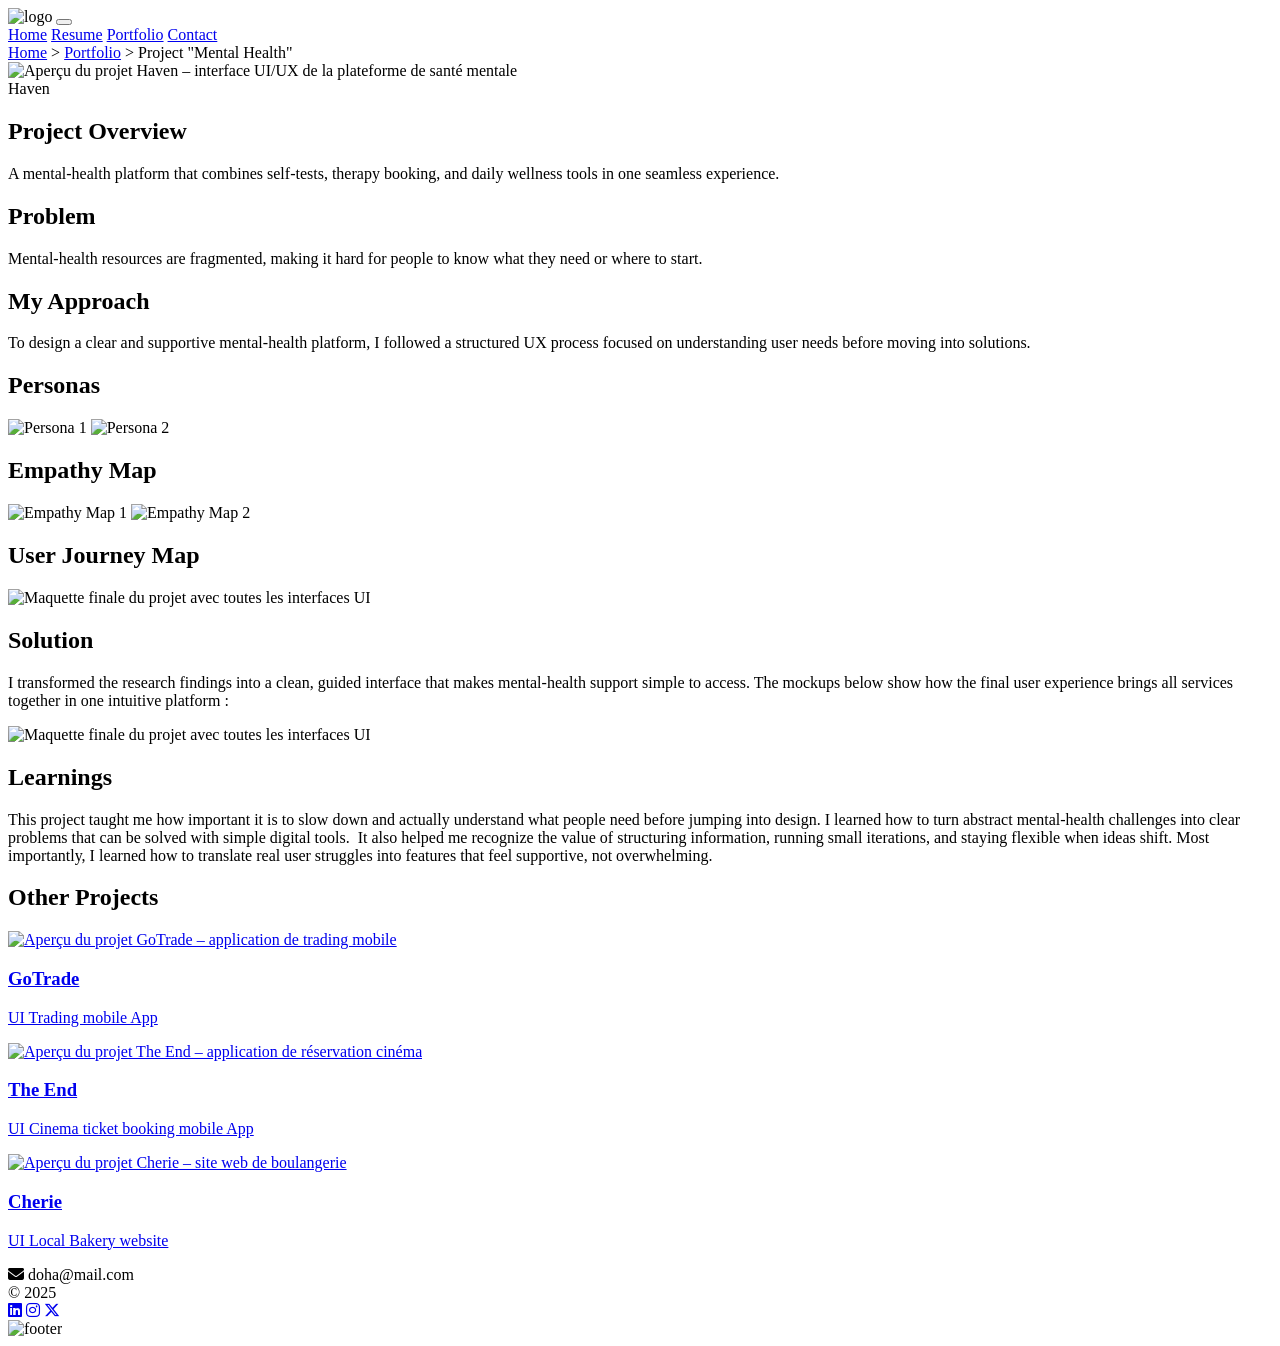
==== index.html @ a32aa1e4 "Add files via upload" ====
<!DOCTYPE html>
<html lang="en" translate="no">
<head>
  <meta charset="UTF-8">
  <meta name="google" content="notranslate">
  <meta name="viewport" content="width=device-width, initial-scale=1.0">
  <title>Haven – Plateforme Santé Mentale | Doha Jaafari</title>
  <meta name="description" content="Étude de cas UX/UI Haven par Doha Jaafari – plateforme de santé mentale combinant auto-tests, thérapie et outils de bien-être.">
  <meta name="author" content="Doha Jaafari">
  <meta name="robots" content="index, follow">
  <link rel="canonical" href="https://dohajaafari04-sys.github.io/dohajaafari04.github.io/Haven.html">
  <meta property="og:url" content="https://dohajaafari04-sys.github.io/dohajaafari04.github.io/Haven.html">
  <meta property="og:type" content="article">
  <meta property="og:title" content="Haven – Plateforme Santé Mentale | Doha Jaafari">
  <meta property="og:description" content="Étude de cas UX/UI Haven par Doha Jaafari – plateforme de santé mentale combinant auto-tests, thérapie et outils de bien-être.">
  <meta property="og:image" content="https://dohajaafari04-sys.github.io/dohajaafari04.github.io/assets/Haven.png">
  <meta name="twitter:card" content="summary_large_image">
  <meta name="twitter:site" content="@dohajaafari">
  <meta name="twitter:title" content="Haven – Plateforme Santé Mentale | Doha Jaafari">
  <meta name="twitter:description" content="Étude de cas UX/UI Haven par Doha Jaafari – plateforme de santé mentale combinant auto-tests, thérapie et outils de bien-être.">
  <meta name="twitter:image" content="https://dohajaafari04-sys.github.io/dohajaafari04.github.io/assets/Haven.png">
  <link rel="icon" type="image/x-icon" href="assets/favicon.ico">
  <link rel="icon" type="image/png" sizes="32x32" href="assets/favicon-32x32.png">
  <link rel="apple-touch-icon" href="assets/icon-192.png">
  <link rel="manifest" href="manifest.json">
  <meta name="theme-color" content="#000000">
  <link href="https://fonts.googleapis.com/css2?family=Imperial+Script&display=swap" rel="stylesheet">
  <link rel="stylesheet" href="https://cdnjs.cloudflare.com/ajax/libs/font-awesome/6.5.1/css/all.min.css">
  <link rel="stylesheet" href="Haven.css">
  <script defer data-domain="dohajaafari04-sys.github.io" src="https://plausible.io/js/script.js"></script>
</head>
    <nav class="navbar">
        <img src="assets/logo.png" alt="logo" />
        <button class="mobile-menu-toggle" aria-label="Toggle menu">
            <span></span>
            <span></span>
            <span></span>
        </button>
        <div class="nav-links">
            <a href="index.html" class="nav-link">Home</a>
            <a href="resume.html" class="nav-link">Resume</a>
            <a href="portfolio.html" class="nav-link">Portfolio</a>
            <a href="contact.html" class="nav-link active">Contact</a>
            
        </div>
    </nav>
    <section class="breadcrumb">
        <a href="index.html">Home</a> <span> > </span> <a href="index.html">Portfolio</a><span> > </span> <span>Project "Mental Health"</span>
    </section>
     <!-- IMAGE PRINCIPALE -->
    <header class="hero">
        <img src="assets/Haven.png" alt="Aperçu du projet Haven – interface UI/UX de la plateforme de santé mentale">
         <div class="hero-title">Haven</div>
    </header>

    <div class="content">

        <!-- PROJECT OVERVIEW -->
        <section>
            <h1>Project Overview</h1>
            <p>
                A mental-health platform that combines self-tests, therapy booking,
                and daily wellness tools in one seamless experience.
            </p>
        </section>

        <!-- PROBLEM -->
        <section>
            <h1>Problem</h1>
            <p>
                Mental-health resources are fragmented, making it hard for people 
                to know what they need or where to start.
            </p>
        </section>

        <!-- MY APPROACH -->
        <section>
            <h1>My Approach</h1>
            <p>
                To design a clear and supportive mental-health platform, I followed a 
                structured UX process focused on understanding user needs before 
                moving into solutions.
            </p>
        </section>

        <!-- PERSONAS -->
        <section>
            <h1>Personas</h1>
            <div class="two-images">
                <img src="assets/pers1.jpg" alt="Persona 1">
                <img src="assets/pers2.jpg" alt="Persona 2">
            </div>
        </section>

        <!-- EMPATHY MAP -->
        <section>
            <h1>Empathy Map</h1>
            <div class="two-images">
                <img src="assets/maps1.jpg" alt="Empathy Map 1">
                <img src="assets/maps2.jpg" alt="Empathy Map 2">
            </div>
        </section>

        <!-- USER JOURNEY -->
        <section>
            <h1>User Journey Map</h1>
            <img class="big-image" src="assets/journey.jpeg" alt="Maquette finale du projet avec toutes les interfaces UI">
        </section>

        <!-- Solution-->
        <section>
            <h1>Solution</h1>
            <p>I transformed the research findings into a clean, guided interface 
            that makes mental-health support simple to access. The mockups 
            below show how the final user experience brings all services 
            together in one intuitive platform :</p>
            <img class="big-image" src="assets/Haven.png" alt="Maquette finale du projet avec toutes les interfaces UI">
        </section>

         <!-- Learnings-->
        <section>
            <h1>Learnings</h1>
            <p>This project taught me how important it is to slow down and actually 
            understand what people need before jumping into design. I learned 
            how to turn abstract mental-health challenges into clear problems 
            that can be solved with simple digital tools. 
            It also helped me recognize the value of structuring information, 
            running small iterations, and staying flexible when ideas shift. Most 
            importantly, I learned how to translate real user struggles into 
            features that feel supportive, not overwhelming.</p>
            
        </section>



    <!-- OTHER PROJECTS -->
<section class="other-projects">
    <h2>Other Projects</h2>

    <div class="other-container">

        <!-- PROJECT 2 -->
        <a href="Trade.html" class="other-card">
            <img src="assets/Trade.png" alt="Aperçu du projet GoTrade – application de trading mobile">
            <div class="other-info">
                <h3>GoTrade</h3>
                <p>UI Trading mobile App</p>
            </div>
        </a>

        <!-- PROJECT 3 -->
        <a href="TheEnd.html" class="other-card">
            <img src="assets/TheEnd.png" alt="Aperçu du projet The End – application de réservation cinéma">
            <div class="other-info">
                <h3>The End</h3>
                <p>UI Cinema ticket booking mobile App</p>
            </div>
        </a>

        <!-- PROJECT 4 -->
        <a href="Cherie.html" class="other-card">
            <img src="assets/Cherie.png" alt="Aperçu du projet Cherie – site web de boulangerie">
            <div class="other-info">
                <h3>Cherie</h3>
                <p>UI Local Bakery website</p>
            </div>
        </a>

    </div>
</section>

<footer class="footer">
    <div class="footer-top">
        <div class="footer-left">
            <i class="fa-solid fa-envelope"></i> doha@mail.com
        </div>
        <div class="footer-center">
            &copy; 2025
        </div>
        <div class="footer-right">
            <a rel="nofollow noopener noreferrer" href="https://www.linkedin.com/in/dohajaafari" target="_blank" aria-label="LinkedIn"><i class="fab fa-linkedin"></i></a>
            <a rel="nofollow noopener noreferrer" href="https://www.instagram.com/dohajaafari" target="_blank" aria-label="Instagram"><i class="fab fa-instagram"></i></a>
            <a rel="nofollow noopener noreferrer" href="https://twitter.com/dohajaafari" target="_blank" aria-label="X Twitter"><i class="fab fa-x-twitter"></i></a>
        </div>
    </div>

    <div class="footer-name">
        <img src="assets/Footer.png" alt="footer" />
    </div>
</footer>

<script>
// Mobile menu toggle
const mobileMenuToggle = document.querySelector('.mobile-menu-toggle');
const navLinks = document.querySelector('.nav-links');
const navbar = document.querySelector('.navbar');

if (mobileMenuToggle && navLinks && navbar) {
    mobileMenuToggle.addEventListener('click', () => {
        mobileMenuToggle.classList.toggle('active');
        navLinks.classList.toggle('active');
    });

    navLinks.querySelectorAll('a').forEach(link => {
        link.addEventListener('click', () => {
            mobileMenuToggle.classList.remove('active');
            navLinks.classList.remove('active');
        });
    });

    document.addEventListener('click', (e) => {
        if (!navbar.contains(e.target) && navLinks.classList.contains('active')) {
            mobileMenuToggle.classList.remove('active');
            navLinks.classList.remove('active');
        }
    });
}
</script>

<script>if('serviceWorker'in navigator){window.addEventListener('load',()=>navigator.serviceWorker.register('sw.js'));}</script>
</body>
</html>
---- Haven.css ----
// Contact Form JavaScript - Pure Vanilla JS

document.addEventListener('DOMContentLoaded', function() {
    const form = document.getElementById('contactForm');
    const submitBtn = form.querySelector('.submit-btn');
    
    // Form validation
    function validateEmail(email) {
        const re = /^[^\s@]+@[^\s@]+\.[^\s@]+$/;
        return re.test(email);
    }

    function validatePhone(phone) {
        // Basic phone validation - allows numbers, spaces, dashes, parentheses
        const re = /^[\d\s\-\(\)\+]+$/;
        return re.test(phone) && phone.replace(/\D/g, '').length >= 10;
    }

    function showError(input, message) {
        const formGroup = input.closest('.form-group');
        formGroup.classList.add('error');
        
        let errorMsg = formGroup.querySelector('.error-message');
        if (!errorMsg) {
            errorMsg = document.createElement('div');
            errorMsg.className = 'error-message';
            formGroup.appendChild(errorMsg);
        }
        errorMsg.textContent = message;
    }

    function clearError(input) {
        const formGroup = input.closest('.form-group');
        formGroup.classList.remove('error');
        const errorMsg = formGroup.querySelector('.error-message');
        if (errorMsg) {
            errorMsg.textContent = '';
        }
    }

    function showSuccessMessage() {
        let successMsg = document.querySelector('.success-message');
        if (!successMsg) {
            successMsg = document.createElement('div');
            successMsg.className = 'success-message';
            form.parentNode.insertBefore(successMsg, form);
        }
        successMsg.textContent = 'Thank you! Your message has been sent successfully.';
        successMsg.classList.add('show');
        
        setTimeout(() => {
            successMsg.classList.remove('show');
        }, 5000);
    }

    // Real-time validation on input
    const inputs = form.querySelectorAll('input, textarea');
    inputs.forEach(input => {
        input.addEventListener('input', function() {
            if (this.value.trim() !== '') {
                clearError(this);
            }
        });

        input.addEventListener('blur', function() {
            if (this.value.trim() !== '') {
                validateField(this);
            }
        });
    });

    function validateField(input) {
        const value = input.value.trim();
        
        if (input.type === 'email') {
            if (!validateEmail(value)) {
                showError(input, 'Please enter a valid email address');
                return false;
            }
        } else if (input.type === 'tel') {
            if (value && !validatePhone(value)) {
                showError(input, 'Please enter a valid phone number');
                return false;
            }
        } else if (input.required && value === '') {
            showError(input, 'This field is required');
            return false;
        }
        
        clearError(input);
        return true;
    }

    // Form submission
    form.addEventListener('submit', function(e) {
        e.preventDefault();
        
        // Clear all previous errors
        inputs.forEach(input => clearError(input));
        
        let isValid = true;
        
        // Validate all required fields
        const fullName = document.getElementById('fullName');
        const email = document.getElementById('email');
        const phone = document.getElementById('phone');
        const message = document.getElementById('message');
        
        if (fullName.value.trim() === '') {
            showError(fullName, 'Please enter your full name');
            isValid = false;
        }
        
        if (email.value.trim() === '') {
            showError(email, 'Please enter your email');
            isValid = false;
        } else if (!validateEmail(email.value.trim())) {
            showError(email, 'Please enter a valid email address');
            isValid = false;
        }
        
        if (phone.value.trim() && !validatePhone(phone.value.trim())) {
            showError(phone, 'Please enter a valid phone number');
            isValid = false;
        }
        
        if (!isValid) {
            // Scroll to first error
            const firstError = form.querySelector('.form-group.error');
            if (firstError) {
                firstError.scrollIntoView({ behavior: 'smooth', block: 'center' });
            }
            return;
        }
        
        // Show loading state
        submitBtn.classList.add('loading');
        submitBtn.textContent = 'Sending';
        
        // Simulate form submission (replace with actual API call)
        setTimeout(() => {
            // Get form data
            const formData = {
                fullName: fullName.value.trim(),
                email: email.value.trim(),
                phone: phone.value.trim(),
                countryCode: document.getElementById('countryCode').value,
                message: message.value.trim()
            };
            
            console.log('Form submitted with data:', formData);
            
            // Show success message
            showSuccessMessage();
            
            // Reset form
            form.reset();
            
            // Remove loading state
            submitBtn.classList.remove('loading');
            submitBtn.textContent = 'Send message';
            
            // Scroll to top to show success message
            window.scrollTo({ top: 0, behavior: 'smooth' });
        }, 1500);
    });

    // Smooth scroll for navigation links
    const navLinks = document.querySelectorAll('.nav-link');
    navLinks.forEach(link => {
        link.addEventListener('click', function(e) {
            // Update active state
            navLinks.forEach(l => l.classList.remove('active'));
            this.classList.add('active');
        });
    });

    // Add animation on scroll for form elements
    const observerOptions = {
        threshold: 0.1,
        rootMargin: '0px 0px -50px 0px'
    };

    const observer = new IntersectionObserver(function(entries) {
        entries.forEach(entry => {
            if (entry.isIntersecting) {
                entry.target.style.opacity = '1';
                entry.target.style.transform = 'translateY(0)';
            }
        });
    }, observerOptions);

    // Observe form groups
    const formGroups = document.querySelectorAll('.form-group');
    formGroups.forEach((group, index) => {
        group.style.opacity = '0';
        group.style.transform = 'translateY(20px)';
        group.style.transition = `opacity 0.5s ease ${index * 0.1}s, transform 0.5s ease ${index * 0.1}s`;
        observer.observe(group);
    });

    // Phone input formatting
    const phoneInput = document.getElementById('phone');
    phoneInput.addEventListener('input', function(e) {
        let value = e.target.value.replace(/\D/g, '');
        
        // Format as (XXX) XXX-XXXX for US numbers
        if (value.length > 0) {
            if (value.length <= 3) {
                value = value;
            } else if (value.length <= 6) {
                value = `(${value.slice(0, 3)}) ${value.slice(3)}`;
            } else if (value.length <= 10) {
                value = `(${value.slice(0, 3)}) ${value.slice(3, 6)}-${value.slice(6)}`;
            } else {
                value = `(${value.slice(0, 3)}) ${value.slice(3, 6)}-${value.slice(6, 10)}`;
            }
        }
        
        e.target.value = value;
    });

    // Add hover effects to social links
    const socialLinks = document.querySelectorAll('.social-link');
    socialLinks.forEach(link => {
        link.addEventListener('mouseenter', function() {
            this.style.transform = 'translateY(-2px)';
            this.style.transition = 'all 0.3s ease';
        });
        
        link.addEventListener('mouseleave', function() {
            this.style.transform = 'translateY(0)';
        });
    });

    // Page load animation
    window.addEventListener('load', function() {
        document.body.style.opacity = '0';
        setTimeout(() => {
            document.body.style.transition = 'opacity 0.5s ease';
            document.body.style.opacity = '1';
        }, 100);
    });

    console.log('Contact page loaded successfully!');
    console.log('Form validation and submission handlers initialized');
});
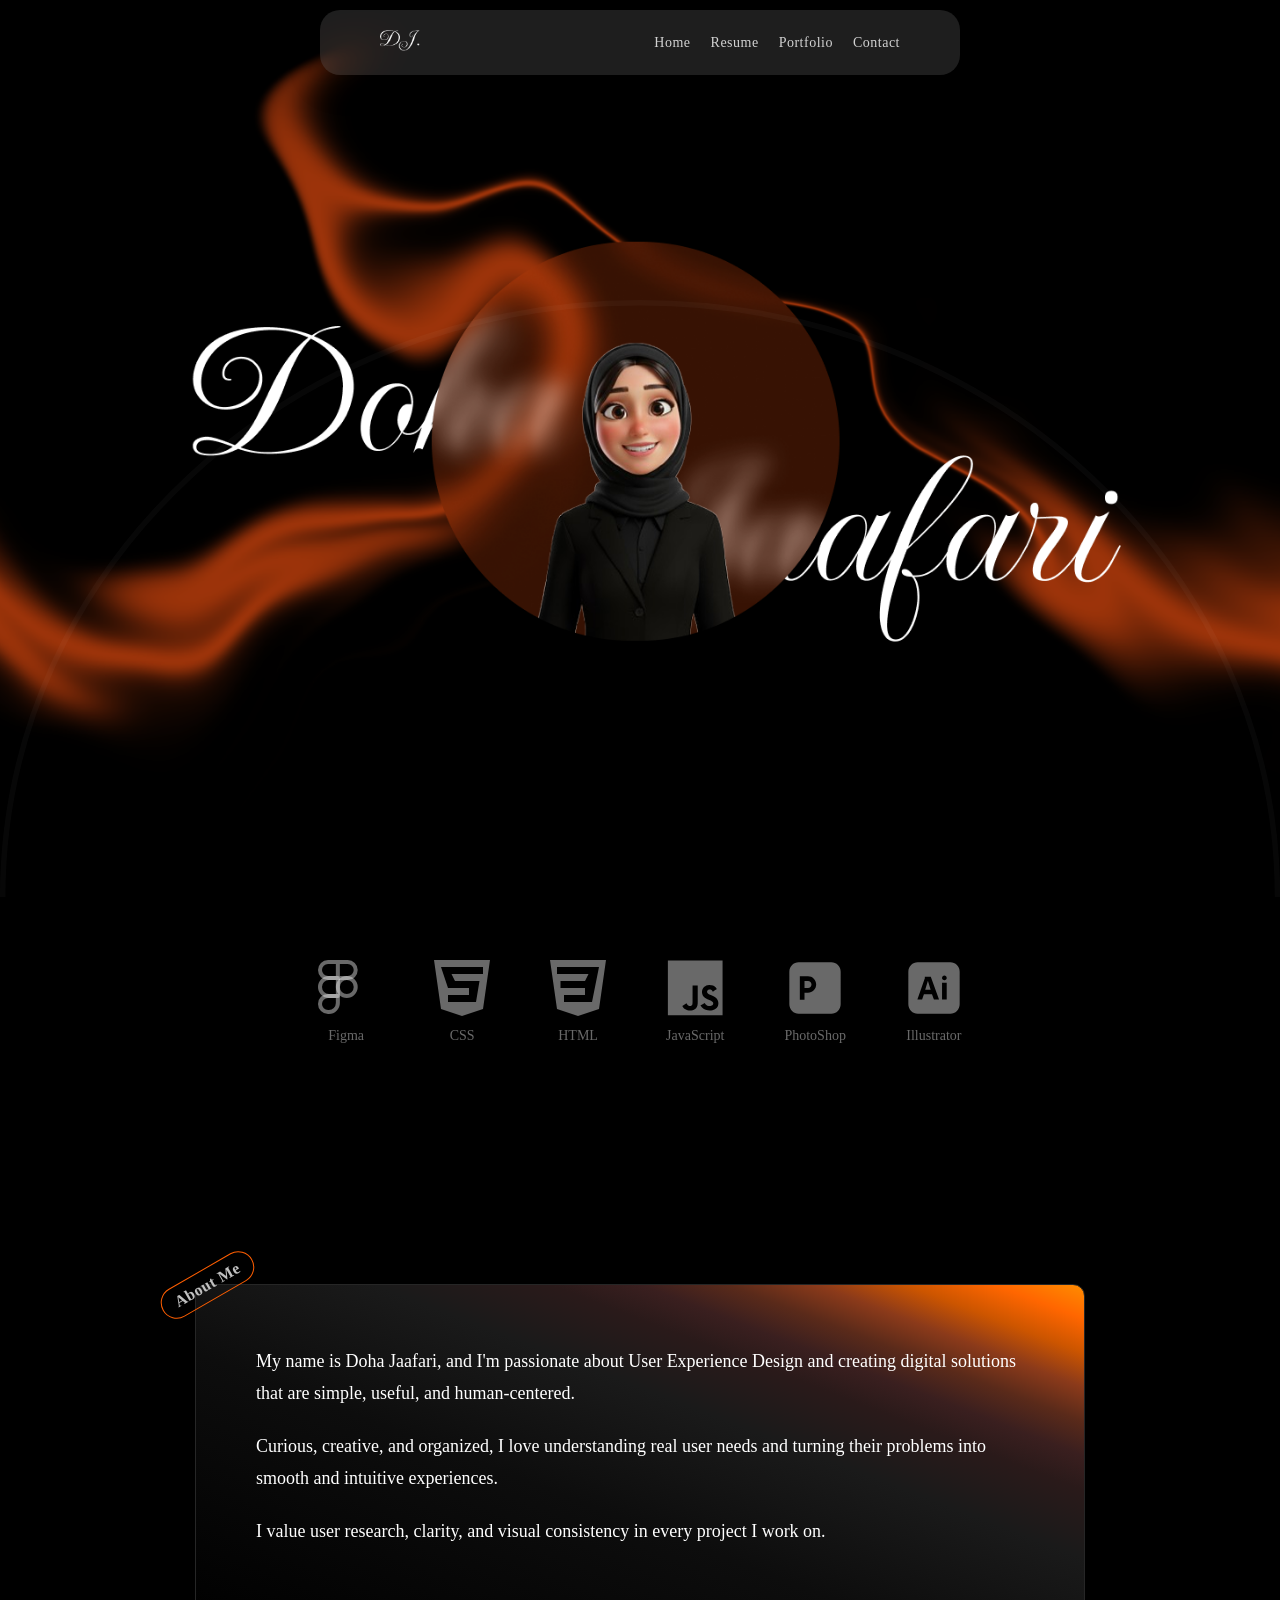
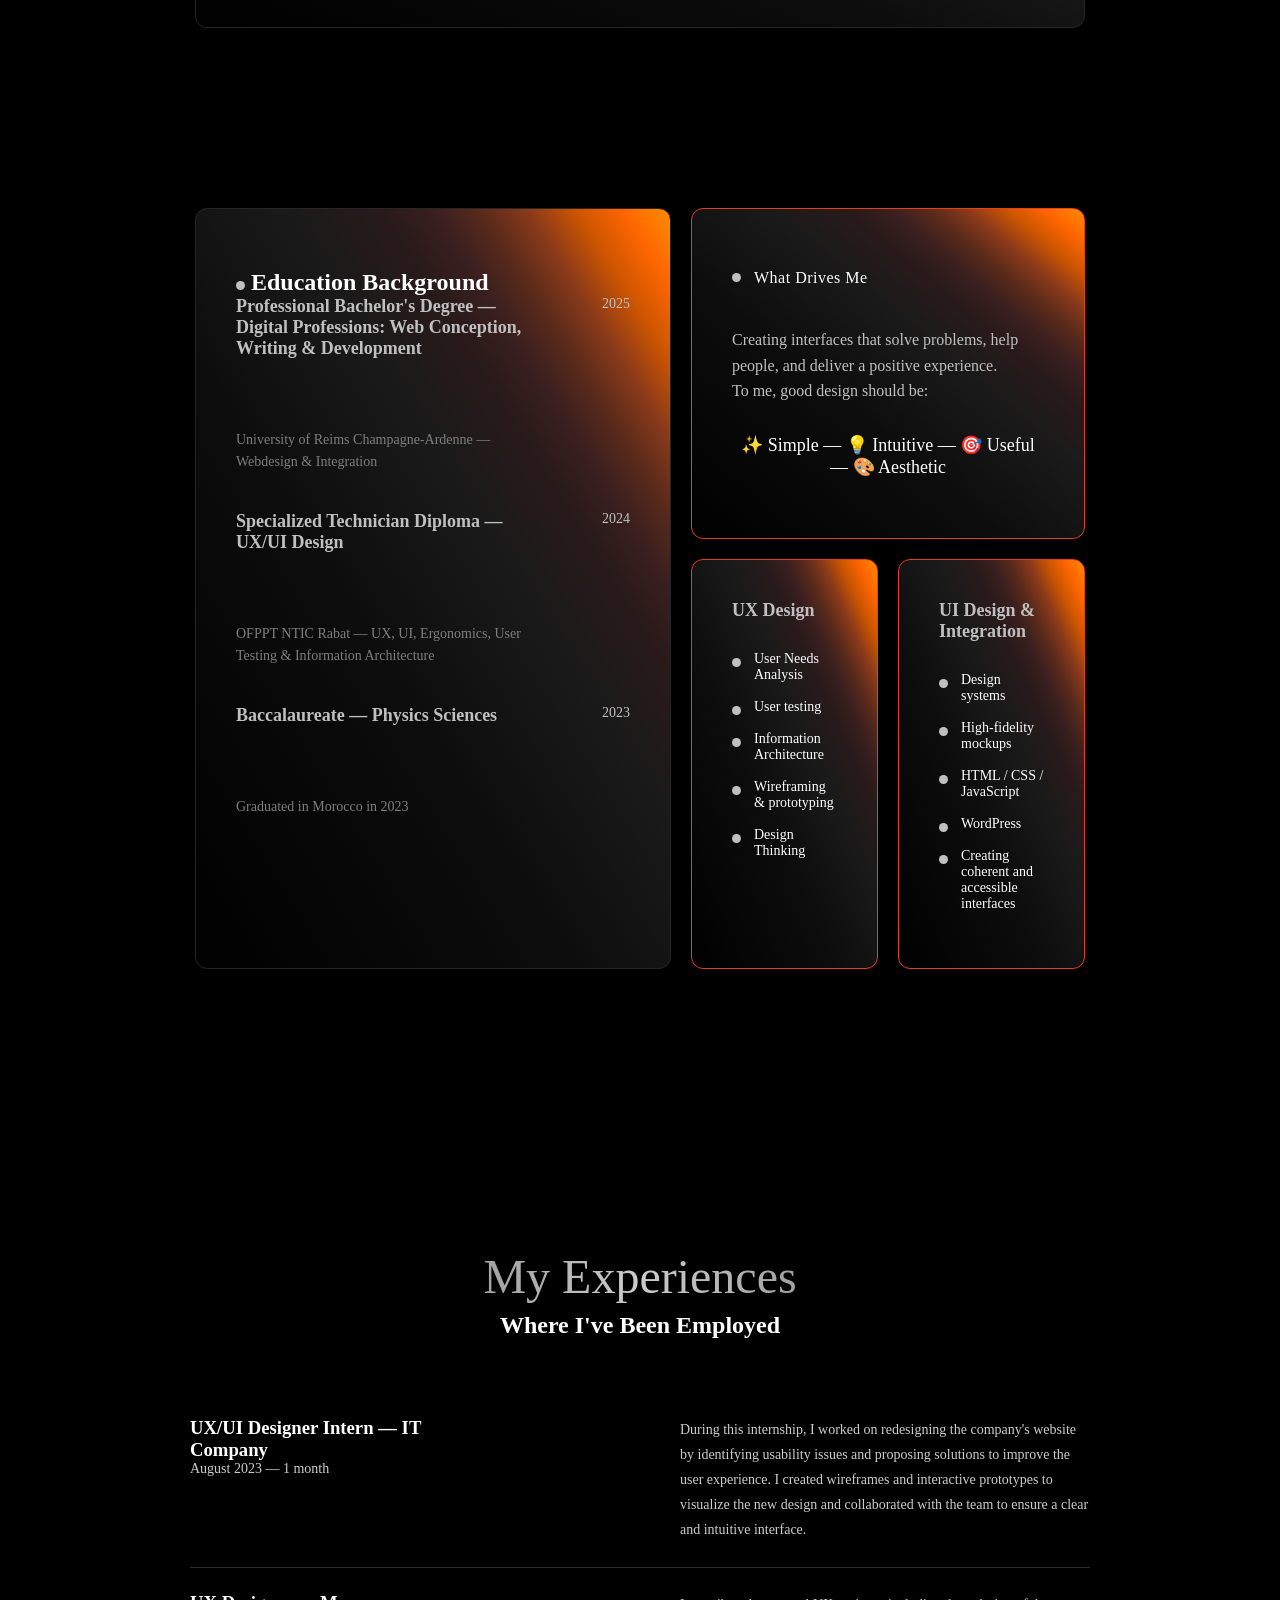
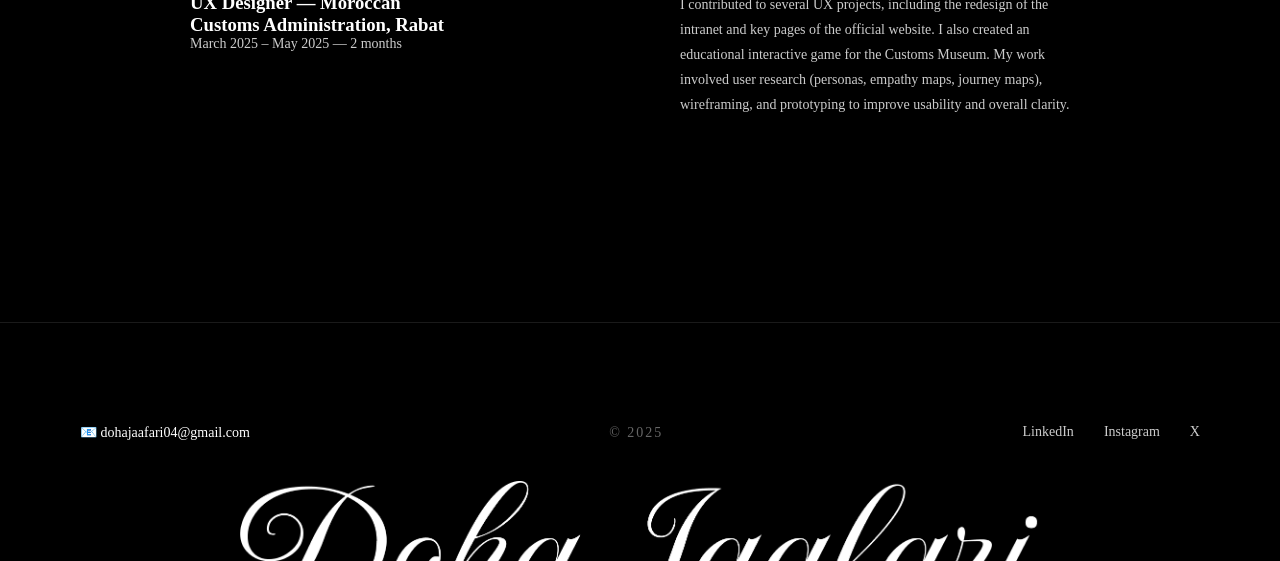
==== commit 679b4270: "Add files via upload" ====
--- a/index.html
+++ b/index.html
@@ -1,223 +1,284 @@
 <!DOCTYPE html>
 <html lang="en" translate="no">
+
 <head>
   <meta charset="UTF-8">
   <meta name="google" content="notranslate">
   <meta name="viewport" content="width=device-width, initial-scale=1.0">
-  <title>Haven – Plateforme Santé Mentale | Doha Jaafari</title>
-  <meta name="description" content="Étude de cas UX/UI Haven par Doha Jaafari – plateforme de santé mentale combinant auto-tests, thérapie et outils de bien-être.">
+
+  <!-- SEO : titre, description, auteur, mots-clés -->
+  <title>Doha Jaafari – UI/UX Designer Portfolio</title>
+  <meta name="description" content="Portfolio de Doha Jaafari, UI/UX Designer spécialisée en recherche utilisateur, wireframing et prototypage. Découvrez mes projets et mon parcours.">
   <meta name="author" content="Doha Jaafari">
+  <meta name="keywords" content="UI/UX Designer, Portfolio, Figma, Recherche utilisateur, Wireframing, Prototypage, Design, Doha Jaafari">
   <meta name="robots" content="index, follow">
-  <link rel="canonical" href="https://dohajaafari04-sys.github.io/dohajaafari04.github.io/Haven.html">
-  <meta property="og:url" content="https://dohajaafari04-sys.github.io/dohajaafari04.github.io/Haven.html">
-  <meta property="og:type" content="article">
-  <meta property="og:title" content="Haven – Plateforme Santé Mentale | Doha Jaafari">
-  <meta property="og:description" content="Étude de cas UX/UI Haven par Doha Jaafari – plateforme de santé mentale combinant auto-tests, thérapie et outils de bien-être.">
-  <meta property="og:image" content="https://dohajaafari04-sys.github.io/dohajaafari04.github.io/assets/Haven.png">
+  <link rel="canonical" href="https://dohajaafari04-sys.github.io/dohajaafari04.github.io/">
+
+  <!-- Open Graph (Facebook / LinkedIn) -->
+  <meta property="og:url" content="https://dohajaafari04-sys.github.io/dohajaafari04.github.io/">
+  <meta property="og:type" content="website">
+  <meta property="og:title" content="Doha Jaafari – UI/UX Designer Portfolio">
+  <meta property="og:description" content="Portfolio de Doha Jaafari, UI/UX Designer spécialisée en recherche utilisateur, wireframing et prototypage.">
+  <meta property="og:image" content="https://dohajaafari04-sys.github.io/dohajaafari04.github.io/assets/heroImage.png">
+  <meta property="og:image:alt" content="Aperçu du portfolio de Doha Jaafari">
+  <meta property="og:locale" content="fr_FR">
+  <meta property="og:site_name" content="Doha Jaafari Portfolio">
+
+  <!-- Twitter / X Card -->
   <meta name="twitter:card" content="summary_large_image">
   <meta name="twitter:site" content="@dohajaafari">
-  <meta name="twitter:title" content="Haven – Plateforme Santé Mentale | Doha Jaafari">
-  <meta name="twitter:description" content="Étude de cas UX/UI Haven par Doha Jaafari – plateforme de santé mentale combinant auto-tests, thérapie et outils de bien-être.">
-  <meta name="twitter:image" content="https://dohajaafari04-sys.github.io/dohajaafari04.github.io/assets/Haven.png">
+  <meta name="twitter:creator" content="@dohajaafari">
+  <meta name="twitter:url" content="https://dohajaafari04-sys.github.io/dohajaafari04.github.io/">
+  <meta name="twitter:title" content="Doha Jaafari – UI/UX Designer Portfolio">
+  <meta name="twitter:description" content="Portfolio de Doha Jaafari, UI/UX Designer spécialisée en recherche utilisateur, wireframing et prototypage.">
+  <meta name="twitter:image" content="https://dohajaafari04-sys.github.io/dohajaafari04.github.io/assets/heroImage.png">
+
+  <!-- Favicon pour tous les appareils -->
   <link rel="icon" type="image/x-icon" href="assets/favicon.ico">
   <link rel="icon" type="image/png" sizes="32x32" href="assets/favicon-32x32.png">
+  <link rel="icon" type="image/png" sizes="16x16" href="assets/favicon-16x16.png">
   <link rel="apple-touch-icon" href="assets/icon-192.png">
+
+  <!-- PWA : Manifest + theme -->
   <link rel="manifest" href="manifest.json">
   <meta name="theme-color" content="#000000">
-  <link href="https://fonts.googleapis.com/css2?family=Imperial+Script&display=swap" rel="stylesheet">
-  <link rel="stylesheet" href="https://cdnjs.cloudflare.com/ajax/libs/font-awesome/6.5.1/css/all.min.css">
-  <link rel="stylesheet" href="Haven.css">
+  <meta name="apple-mobile-web-app-capable" content="yes">
+  <meta name="apple-mobile-web-app-title" content="Doha Portfolio">
+
+  <!-- CSS -->
+  <link rel="stylesheet" href="style.css">
+
+  <!-- Analytics : Plausible (respect RGPD, sans cookies) -->
   <script defer data-domain="dohajaafari04-sys.github.io" src="https://plausible.io/js/script.js"></script>
+
+  <!-- Données structurées JSON-LD -->
+  <script type="application/ld+json">
+  {
+    "@context": "https://schema.org",
+    "@type": "Person",
+    "name": "Doha Jaafari",
+    "jobTitle": "UI/UX Designer",
+    "email": "dohajaafari04@gmail.com",
+    "url": "https://dohajaafari04-sys.github.io/dohajaafari04.github.io/",
+    "description": "UI/UX Designer spécialisée en recherche utilisateur, wireframing et prototypage.",
+    "knowsAbout": ["UI Design", "UX Research", "Figma", "Prototypage", "Wireframing"],
+    "sameAs": ["https://www.linkedin.com/in/dohajaafari", "https://twitter.com/dohajaafari"]
+  }
+  </script>
 </head>
-    <nav class="navbar">
-        <img src="assets/logo.png" alt="logo" />
-        <button class="mobile-menu-toggle" aria-label="Toggle menu">
-            <span></span>
-            <span></span>
-            <span></span>
-        </button>
-        <div class="nav-links">
-            <a href="index.html" class="nav-link">Home</a>
-            <a href="resume.html" class="nav-link">Resume</a>
-            <a href="portfolio.html" class="nav-link">Portfolio</a>
-            <a href="contact.html" class="nav-link active">Contact</a>
-            
-        </div>
-    </nav>
-    <section class="breadcrumb">
-        <a href="index.html">Home</a> <span> > </span> <a href="index.html">Portfolio</a><span> > </span> <span>Project "Mental Health"</span>
-    </section>
-     <!-- IMAGE PRINCIPALE -->
-    <header class="hero">
-        <img src="assets/Haven.png" alt="Aperçu du projet Haven – interface UI/UX de la plateforme de santé mentale">
-         <div class="hero-title">Haven</div>
-    </header>
-
-    <div class="content">
-
-        <!-- PROJECT OVERVIEW -->
-        <section>
-            <h1>Project Overview</h1>
-            <p>
-                A mental-health platform that combines self-tests, therapy booking,
-                and daily wellness tools in one seamless experience.
-            </p>
-        </section>
-
-        <!-- PROBLEM -->
-        <section>
-            <h1>Problem</h1>
-            <p>
-                Mental-health resources are fragmented, making it hard for people 
-                to know what they need or where to start.
-            </p>
-        </section>
-
-        <!-- MY APPROACH -->
-        <section>
-            <h1>My Approach</h1>
-            <p>
-                To design a clear and supportive mental-health platform, I followed a 
-                structured UX process focused on understanding user needs before 
-                moving into solutions.
-            </p>
-        </section>
-
-        <!-- PERSONAS -->
-        <section>
-            <h1>Personas</h1>
-            <div class="two-images">
-                <img src="assets/pers1.jpg" alt="Persona 1">
-                <img src="assets/pers2.jpg" alt="Persona 2">
+
+<body itemscope itemtype="https://schema.org/WebPage">
+
+  <!-- Navigation -->
+  <nav class="navbar" role="navigation" aria-label="Navigation principale">
+    <a href="index.html" aria-label="Doha Jaafari – Accueil">
+      <img src="assets/logo.png" alt="Logo Doha Jaafari" width="40" height="40">
+    </a>
+    <button class="mobile-menu-toggle" aria-label="Ouvrir le menu de navigation" aria-expanded="false" aria-controls="nav-links">
+      <span></span>
+      <span></span>
+      <span></span>
+    </button>
+    <div class="nav-links" id="nav-links" role="menubar">
+      <a href="index.html" class="active" role="menuitem" aria-current="page">Home</a>
+      <a href="resume.html" role="menuitem">Resume</a>
+      <a href="portfolio.html" role="menuitem">Portfolio</a>
+      <a href="contact.html" role="menuitem">Contact</a>
+    </div>
+  </nav>
+
+  <!-- Contenu principal -->
+  <main id="main-content" aria-label="Contenu principal du portfolio">
+
+    <!-- Hero Section -->
+    <section id="home" class="hero" aria-labelledby="hero-title" itemscope itemtype="https://schema.org/Person">
+      <div class="hero-bg-curve" aria-hidden="true">
+        <svg width="100%" height="100%" viewBox="0 0 2362 1067" fill="none" preserveAspectRatio="none">
+          <path d="M2357.35 1061.5C2357.35 478.011 1830.76 5 1181.18 5C531.592 5 5 478.011 5 1061.5"
+            stroke="rgba(255,255,255,0.1)" stroke-width="10" />
+        </svg>
+      </div>
+    </section>
+
+    <!-- Skills Section -->
+    <section class="skills-section" aria-label="Compétences techniques" itemscope itemtype="https://schema.org/ItemList">
+      <div class="skill-item" itemprop="itemListElement" itemscope itemtype="https://schema.org/ListItem">
+        <div class="skill-icon" aria-hidden="true">
+          <svg width="56" height="56" viewBox="0 0 56 56" fill="none"><g clip-path="url(#figma-clip)"><path d="M19.856 2H10.032C5.596 2 2 5.596 2 10.036V10.032C2 14.472 5.592 18.072 10.032 18.072H19.856M19.856 2V18.072M19.856 2H29.68C34.116 2 37.712 5.596 37.712 10.036V10.032C37.712 14.472 34.12 18.072 29.68 18.072H19.856" stroke="white" stroke-opacity="0.41" stroke-width="4" stroke-linecap="round" stroke-linejoin="round"/><path d="M37.712 26.9983C37.712 31.9263 33.712 35.9263 28.784 35.9263C23.856 35.9263 19.856 31.9263 19.856 26.9983C19.856 22.0703 23.856 18.0703 28.784 18.0703C33.712 18.0703 37.712 22.0703 37.712 26.9983Z" stroke="white" stroke-opacity="0.41" stroke-width="4" stroke-linecap="round" stroke-linejoin="round"/><path d="M2 26.9983C2 22.0663 5.996 18.0703 10.928 18.0703H19.856V35.9263H10.928C5.996 35.9263 2 31.9263 2 26.9983Z" stroke="white" stroke-opacity="0.41" stroke-width="4" stroke-linecap="round" stroke-linejoin="round"/><path d="M2 43.9623C2 39.5223 5.596 35.9263 10.032 35.9263H19.856V43.0703C19.856 48.0023 15.856 51.9983 10.928 51.9983H10.032C5.592 51.9983 2 48.3983 2 43.9623Z" stroke="white" stroke-opacity="0.41" stroke-width="4" stroke-linecap="round" stroke-linejoin="round"/></g><defs><clipPath id="figma-clip"><rect width="56" height="56" fill="white"/></clipPath></defs></svg>
+        </div>
+        <p itemprop="name">Figma</p>
+      </div>
+      <div class="skill-item" itemprop="itemListElement" itemscope itemtype="https://schema.org/ListItem">
+        <div class="skill-icon" aria-hidden="true">
+          <svg width="56" height="56" viewBox="0 0 56 56" fill="none"><path d="M7 49L28 56L49 49L56 0H0M7 7H49V14H17.5L21 21H45.5L42 42H14V35H35V28H14" fill="white" fill-opacity="0.41"/></svg>
+        </div>
+        <p itemprop="name">CSS</p>
+      </div>
+      <div class="skill-item" itemprop="itemListElement" itemscope itemtype="https://schema.org/ListItem">
+        <div class="skill-icon" aria-hidden="true">
+          <svg width="56" height="56" viewBox="0 0 56 56" fill="none"><path d="M7 49L28 56L49 49L56 0H0M10.5 21H35L38.5 14H7V7H49L42 42H14V35H35V28H10.5" fill="white" fill-opacity="0.41"/></svg>
+        </div>
+        <p itemprop="name">HTML</p>
+      </div>
+      <div class="skill-item" itemprop="itemListElement" itemscope itemtype="https://schema.org/ListItem">
+        <div class="skill-icon" aria-hidden="true">
+          <svg width="56" height="56" viewBox="0 0 56 56" fill="none"><path fill-rule="evenodd" clip-rule="evenodd" d="M0.875 0.4375V55.125H55.5625V0.4375H0.875ZM29.8021 47.0369C28.9949 48.6771 27.454 49.7547 25.6686 50.2749C22.925 50.9049 20.3009 50.5457 18.3487 49.3741C17.0424 48.5726 16.0221 47.3388 15.3296 45.9174L19.4946 43.3668C19.5309 43.3821 19.6403 43.5798 19.7864 43.8353C20.3175 44.7252 20.7756 45.3552 21.6759 45.7975C22.5606 46.0994 24.5026 46.2923 25.2525 44.7357C25.7106 43.9438 25.5649 41.3984 25.5649 38.5823C25.5644 34.1569 25.585 29.75 25.585 25.375H30.7077C30.7077 30.1875 30.7339 34.7454 30.7077 39.4415C30.7186 42.3203 30.9684 44.8866 29.8021 47.0369ZM51.0532 45.5897C49.2726 51.6806 39.3448 51.8783 35.3776 47.8542C34.5393 46.907 34.0139 46.4122 33.5138 45.3189C35.6221 44.1061 35.6221 44.1061 37.6736 42.9192C38.7879 44.632 39.8182 45.5739 41.6719 45.9594C44.1866 46.2665 46.7167 45.4024 46.1493 42.7315C45.5661 40.5501 40.9999 40.0194 37.8923 37.6867C34.7375 35.5679 33.9981 30.4194 36.5908 27.4776C37.4548 26.3896 38.9283 25.5776 40.4744 25.1873L42.0879 24.9786C45.1859 24.9161 47.1223 25.7342 48.5437 27.3214C48.9392 27.7222 49.2621 28.1544 49.8658 29.0911C48.2156 30.1429 48.2208 30.1328 45.857 31.6632C45.3521 30.5756 44.5143 29.8931 43.6288 29.5964C42.2542 29.1799 40.5208 29.6328 40.1612 31.0853C40.0365 31.5328 40.0623 31.9493 40.2605 32.6887C40.8174 33.9588 42.6864 34.5109 44.3629 35.2813C49.189 37.2387 50.8187 39.3374 51.2194 41.8355C51.6053 43.9863 51.1263 45.3814 51.0532 45.5897Z" fill="white" fill-opacity="0.41"/></svg>
+        </div>
+        <p itemprop="name">JavaScript</p>
+      </div>
+      <div class="skill-item" itemprop="itemListElement" itemscope itemtype="https://schema.org/ListItem">
+        <div class="skill-icon" aria-hidden="true">
+          <svg width="56" height="56" viewBox="0 0 56 56" fill="none"><path fill-rule="evenodd" clip-rule="evenodd" d="M11.6693 2.33203C9.19392 2.33203 6.81995 3.31536 5.06961 5.0657C3.31927 6.81604 2.33594 9.19001 2.33594 11.6654V44.332C2.33594 46.8074 3.31927 49.1814 5.06961 50.9317C6.81995 52.682 9.19392 53.6654 11.6693 53.6654H44.3359C46.8113 53.6654 49.1853 52.682 50.9356 50.9317C52.6859 49.1814 53.6693 46.8074 53.6693 44.332V11.6654C53.6693 9.19001 52.6859 6.81604 50.9356 5.0657C49.1853 3.31536 46.8113 2.33203 44.3359 2.33203H11.6693ZM12.8359 16.332H21.0026C23.1685 16.332 25.2458 17.1924 26.7773 18.724C28.3089 20.2555 29.1693 22.3328 29.1693 24.4987C29.1693 26.6646 28.3089 28.7419 26.7773 30.2734C25.2458 31.8049 23.1685 32.6654 21.0026 32.6654H17.5026V39.6654H12.8359V16.332ZM17.5026 27.9987H21.0026C21.9309 27.9987 22.8211 27.6299 23.4775 26.9736C24.1339 26.3172 24.5026 25.427 24.5026 24.4987C24.5026 23.5704 24.1339 22.6802 23.4775 22.0238C22.8211 21.3674 21.9309 20.9987 21.0026 20.9987H17.5026V27.9987Z" fill="white" fill-opacity="0.41"/></svg>
+        </div>
+        <p itemprop="name">PhotoShop</p>
+      </div>
+      <div class="skill-item" itemprop="itemListElement" itemscope itemtype="https://schema.org/ListItem">
+        <div class="skill-icon" aria-hidden="true">
+          <svg width="56" height="56" viewBox="0 0 56 56" fill="none"><path fill-rule="evenodd" clip-rule="evenodd" d="M11.6693 2.33203C9.19392 2.33203 6.81995 3.31536 5.06961 5.0657C3.31927 6.81604 2.33594 9.19001 2.33594 11.6654V44.332C2.33594 46.8074 3.31927 49.1814 5.06961 50.9317C6.81995 52.682 9.19392 53.6654 11.6693 53.6654H44.3359C46.8113 53.6654 49.1853 52.682 50.9356 50.9317C52.6859 49.1814 53.6693 46.8074 53.6693 44.332V11.6654C53.6693 9.19001 52.6859 6.81604 50.9356 5.0657C49.1853 3.31536 46.8113 2.33203 44.3359 2.33203H11.6693ZM38.3813 20.2334C39.0001 20.2334 39.5936 19.9875 40.0312 19.5499C40.4688 19.1124 40.7146 18.5189 40.7146 17.9C40.7146 17.2812 40.4688 16.6877 40.0312 16.2501C39.5936 15.8125 39.0001 15.5667 38.3813 15.5667C37.7624 15.5667 37.1689 15.8125 36.7314 16.2501C36.2938 16.6877 36.0479 17.2812 36.0479 17.9C36.0479 18.5189 36.2938 19.1124 36.7314 19.5499C37.1689 19.9875 37.7624 20.2334 38.3813 20.2334ZM40.7146 39.6V22.7464H36.0479V39.6H40.7146ZM11.3799 39.6L18.8326 18.3014V16.7614H24.7849L33.0309 39.6H27.9163L25.9749 34.2637H17.9063L16.0979 39.6H11.3799ZM19.1849 29.723H24.6519L21.9196 20.8167L19.1849 29.723Z" fill="white" fill-opacity="0.41"/></svg>
+        </div>
+        <p itemprop="name">Illustrator</p>
+      </div>
+    </section>
+
+    <!-- About Section -->
+    <section id="about" class="about-section" aria-labelledby="about-title" itemscope itemtype="https://schema.org/Person">
+      <div class="about-parent">
+        <div class="about-container">
+          <div class="about-badge" aria-hidden="true"><span>About Me</span></div>
+          <div class="about-content">
+            <p itemprop="description">My name is Doha Jaafari, and I'm passionate about User Experience Design and creating digital solutions that are simple, useful, and human-centered.</p>
+            <p>Curious, creative, and organized, I love understanding real user needs and turning their problems into smooth and intuitive experiences.</p>
+            <p>I value user research, clarity, and visual consistency in every project I work on.</p>
+          </div>
+        </div>
+      </div>
+    </section>
+
+    <!-- Education & Drives Section -->
+    <section class="combined-section" aria-labelledby="education-title">
+      <div class="combined-container">
+        <div class="combined-wrapper">
+          <div class="education-section-left">
+            <div class="education-container">
+              <h2 id="education-title"><span class="bullet" aria-hidden="true"></span> Education Background</h2>
+              <div class="education-timeline">
+                <div class="education-item" itemscope itemtype="https://schema.org/EducationalOccupationalCredential">
+                  <div class="education-content">
+                    <h3 itemprop="name">Professional Bachelor's Degree — Digital Professions: Web Conception, Writing &amp; Development</h3>
+                    <p itemprop="recognizedBy">University of Reims Champagne-Ardenne — Webdesign &amp; Integration</p>
+                  </div>
+                  <div class="education-year"><time itemprop="dateCreated">2025</time></div>
+                </div>
+                <div class="education-item" itemscope itemtype="https://schema.org/EducationalOccupationalCredential">
+                  <div class="education-content">
+                    <h3 itemprop="name">Specialized Technician Diploma — UX/UI Design</h3>
+                    <p itemprop="recognizedBy">OFPPT NTIC Rabat — UX, UI, Ergonomics, User Testing &amp; Information Architecture</p>
+                  </div>
+                  <div class="education-year"><time itemprop="dateCreated">2024</time></div>
+                </div>
+                <div class="education-item" itemscope itemtype="https://schema.org/EducationalOccupationalCredential">
+                  <div class="education-content">
+                    <h3 itemprop="name">Baccalaureate — Physics Sciences</h3>
+                    <p>Graduated in Morocco in 2023</p>
+                  </div>
+                  <div class="education-year"><time>2023</time></div>
+                </div>
+              </div>
             </div>
-        </section>
-
-        <!-- EMPATHY MAP -->
-        <section>
-            <h1>Empathy Map</h1>
-            <div class="two-images">
-                <img src="assets/maps1.jpg" alt="Empathy Map 1">
-                <img src="assets/maps2.jpg" alt="Empathy Map 2">
+          </div>
+          <div class="drives-section-right">
+            <div class="philosophy-card">
+              <div class="drives-badge"><span>What Drives Me</span></div>
+              <p class="philosophy-text">Creating interfaces that solve problems, help people, and deliver a positive experience.<br>To me, good design should be:</p>
+              <p class="philosophy-values">✨ Simple — 💡 Intuitive — 🎯 Useful — 🎨 Aesthetic</p>
             </div>
-        </section>
-
-        <!-- USER JOURNEY -->
-        <section>
-            <h1>User Journey Map</h1>
-            <img class="big-image" src="assets/journey.jpeg" alt="Maquette finale du projet avec toutes les interfaces UI">
-        </section>
-
-        <!-- Solution-->
-        <section>
-            <h1>Solution</h1>
-            <p>I transformed the research findings into a clean, guided interface 
-            that makes mental-health support simple to access. The mockups 
-            below show how the final user experience brings all services 
-            together in one intuitive platform :</p>
-            <img class="big-image" src="assets/Haven.png" alt="Maquette finale du projet avec toutes les interfaces UI">
-        </section>
-
-         <!-- Learnings-->
-        <section>
-            <h1>Learnings</h1>
-            <p>This project taught me how important it is to slow down and actually 
-            understand what people need before jumping into design. I learned 
-            how to turn abstract mental-health challenges into clear problems 
-            that can be solved with simple digital tools. -
-            It also helped me recognize the value of structuring information, 
-            running small iterations, and staying flexible when ideas shift. Most 
-            importantly, I learned how to translate real user struggles into 
-            features that feel supportive, not overwhelming.</p>
-            
-        </section>
-
-
-
-    <!-- OTHER PROJECTS -->
-<section class="other-projects">
-    <h2>Other Projects</h2>
-
-    <div class="other-container">
-
-        <!-- PROJECT 2 -->
-        <a href="Trade.html" class="other-card">
-            <img src="assets/Trade.png" alt="Aperçu du projet GoTrade – application de trading mobile">
-            <div class="other-info">
-                <h3>GoTrade</h3>
-                <p>UI Trading mobile App</p>
+            <div class="skills-cards">
+              <div class="skill-card">
+                <h3>UX Design</h3>
+                <ul aria-label="Compétences UX Design">
+                  <li>User Needs Analysis</li>
+                  <li>User testing</li>
+                  <li>Information Architecture</li>
+                  <li>Wireframing &amp; prototyping</li>
+                  <li>Design Thinking</li>
+                </ul>
+              </div>
+              <div class="skill-card">
+                <h3>UI Design &amp; Integration</h3>
+                <ul aria-label="Compétences UI Design">
+                  <li>Design systems</li>
+                  <li>High-fidelity mockups</li>
+                  <li>HTML / CSS / JavaScript</li>
+                  <li>WordPress</li>
+                  <li>Creating coherent and accessible interfaces</li>
+                </ul>
+              </div>
             </div>
-        </a>
-
-        <!-- PROJECT 3 -->
-        <a href="TheEnd.html" class="other-card">
-            <img src="assets/TheEnd.png" alt="Aperçu du projet The End – application de réservation cinéma">
-            <div class="other-info">
-                <h3>The End</h3>
-                <p>UI Cinema ticket booking mobile App</p>
-            </div>
-        </a>
-
-        <!-- PROJECT 4 -->
-        <a href="Cherie.html" class="other-card">
-            <img src="assets/Cherie.png" alt="Aperçu du projet Cherie – site web de boulangerie">
-            <div class="other-info">
-                <h3>Cherie</h3>
-                <p>UI Local Bakery website</p>
-            </div>
-        </a>
-
+          </div>
+        </div>
+      </div>
+    </section>
+
+    <!-- Experience Section -->
+    <section id="experience" class="experience-section" aria-labelledby="exp-title">
+      <div class="experience-header">
+        <p class="gradient-text" aria-hidden="true">My Experiences</p>
+        <h2 id="exp-title">Where I've Been Employed</h2>
+      </div>
+      <div class="experience-list">
+        <div class="experience-item" itemscope itemtype="https://schema.org/WorkExperience">
+          <div class="experience-left">
+            <h3 itemprop="roleName">UX/UI Designer Intern — IT Company</h3>
+            <p class="date"><time itemprop="startDate">August 2023</time> — 1 month</p>
+          </div>
+          <div class="experience-right">
+            <p itemprop="description">During this internship, I worked on redesigning the company's website by identifying usability issues and proposing solutions to improve the user experience. I created wireframes and interactive prototypes to visualize the new design and collaborated with the team to ensure a clear and intuitive interface.</p>
+          </div>
+        </div>
+        <div class="divider" aria-hidden="true"></div>
+        <div class="experience-item" itemscope itemtype="https://schema.org/WorkExperience">
+          <div class="experience-left">
+            <h3 itemprop="roleName">UX Designer — Moroccan Customs Administration, Rabat</h3>
+            <p class="date"><time itemprop="startDate">March 2025</time> – <time itemprop="endDate">May 2025</time> — 2 months</p>
+          </div>
+          <div class="experience-right">
+            <p itemprop="description">I contributed to several UX projects, including the redesign of the intranet and key pages of the official website. I also created an educational interactive game for the Customs Museum. My work involved user research (personas, empathy maps, journey maps), wireframing, and prototyping to improve usability and overall clarity.</p>
+          </div>
+        </div>
+      </div>
+    </section>
+
+  </main>
+
+  <!-- Footer -->
+  <footer class="footer" role="contentinfo" aria-label="Pied de page">
+    <div class="footer-content">
+      <div class="footer-left">
+        <a href="mailto:dohajaafari04@gmail.com" class="footer-email" aria-label="Envoyer un email à Doha Jaafari">📧 dohajaafari04@gmail.com</a>
+      </div>
+      <div class="footer-center">
+        <span class="brand-text" aria-hidden="true">© 2025</span>
+      </div>
+      <div class="footer-right" aria-label="Réseaux sociaux">
+        <a href="https://www.linkedin.com/in/dohajaafari" rel="nofollow noopener noreferrer" target="_blank" aria-label="Profil LinkedIn de Doha Jaafari">LinkedIn</a>
+        <a href="https://www.instagram.com/dohajaafari" rel="nofollow noopener noreferrer" target="_blank" aria-label="Instagram de Doha Jaafari">Instagram</a>
+        <a href="https://twitter.com/dohajaafari" rel="nofollow noopener noreferrer" target="_blank" aria-label="X (Twitter) de Doha Jaafari">X</a>
+      </div>
     </div>
-</section>
-
-<footer class="footer">
-    <div class="footer-top">
-        <div class="footer-left">
-            <i class="fa-solid fa-envelope"></i> doha@mail.com
-        </div>
-        <div class="footer-center">
-            &copy; 2025
-        </div>
-        <div class="footer-right">
-            <a rel="nofollow noopener noreferrer" href="https://www.linkedin.com/in/dohajaafari" target="_blank" aria-label="LinkedIn"><i class="fab fa-linkedin"></i></a>
-            <a rel="nofollow noopener noreferrer" href="https://www.instagram.com/dohajaafari" target="_blank" aria-label="Instagram"><i class="fab fa-instagram"></i></a>
-            <a rel="nofollow noopener noreferrer" href="https://twitter.com/dohajaafari" target="_blank" aria-label="X Twitter"><i class="fab fa-x-twitter"></i></a>
-        </div>
+    <div class="footer-name" aria-hidden="true">
+      <img src="assets/Footer.png" alt="" role="presentation" width="800" height="150" loading="lazy">
     </div>
-
-    <div class="footer-name">
-        <img src="assets/Footer.png" alt="footer" />
-    </div>
-</footer>
-
-<script>
-// Mobile menu toggle
-const mobileMenuToggle = document.querySelector('.mobile-menu-toggle');
-const navLinks = document.querySelector('.nav-links');
-const navbar = document.querySelector('.navbar');
-
-if (mobileMenuToggle && navLinks && navbar) {
-    mobileMenuToggle.addEventListener('click', () => {
-        mobileMenuToggle.classList.toggle('active');
-        navLinks.classList.toggle('active');
-    });
-
-    navLinks.querySelectorAll('a').forEach(link => {
-        link.addEventListener('click', () => {
-            mobileMenuToggle.classList.remove('active');
-            navLinks.classList.remove('active');
-        });
-    });
-
-    document.addEventListener('click', (e) => {
-        if (!navbar.contains(e.target) && navLinks.classList.contains('active')) {
-            mobileMenuToggle.classList.remove('active');
-            navLinks.classList.remove('active');
-        }
-    });
-}
-</script>
-
-<script>if('serviceWorker'in navigator){window.addEventListener('load',()=>navigator.serviceWorker.register('sw.js'));}</script>
+  </footer>
+
+  <!-- Service Worker PWA -->
+  <script>
+    if ('serviceWorker' in navigator) {
+      window.addEventListener('load', function() {
+        navigator.serviceWorker.register('sw.js');
+      });
+    }
+  </script>
+
+  <script src="script.js"></script>
 </body>
 </html>
--- a/style.css
+++ b/style.css
@@ -0,0 +1,1336 @@
+* {
+  margin: 0;
+  padding: 0;
+  box-sizing: border-box;
+}
+
+body {
+  font-family: "Georgia", "Times New Roman", serif;
+  background-color: #000000;
+  color: #ffffff;
+  overflow-x: hidden;
+}
+
+/* Navigation */
+.navbar {
+  position: fixed;
+  top: 0;
+  left: 50%;
+  transform: translateX(-50%);
+  z-index: 1000;
+  margin-top: 10px;
+  margin-left: auto;
+  margin-right: auto;
+  width: 40%;
+  display: flex;
+  justify-content: space-between;
+  align-items: center;
+  padding: 20px 80px;
+  background: rgba(120, 120, 120, 0.25);
+  backdrop-filter: blur(20px);
+  -webkit-backdrop-filter: blur(20px);
+  border-radius: 20px;
+  box-shadow: 0 8px 32px rgba(0, 0, 0, 0.3);
+}
+
+.navbar img {
+  max-width: 100%;
+  height: auto;
+  max-height: 40px;
+}
+
+.nav-logo {
+  font-size: 24px;
+  font-weight: bold;
+  font-style: italic;
+}
+
+.nav-links {
+  display: flex;
+  gap: 20px;
+}
+
+.nav-links a {
+  color: rgba(255, 255, 255, 0.8);
+  text-decoration: none;
+  font-size: 14px;
+  letter-spacing: 0.5px;
+  transition: color 0.3s ease;
+}
+
+.nav-links a:hover {
+  color: #ffffff;
+}
+
+/* Mobile Menu Toggle */
+.mobile-menu-toggle {
+  display: none;
+  flex-direction: column;
+  gap: 5px;
+  background: transparent;
+  border: none;
+  cursor: pointer;
+  padding: 5px;
+  z-index: 1001;
+}
+
+.mobile-menu-toggle span {
+  width: 25px;
+  height: 2px;
+  background: rgba(255, 255, 255, 0.8);
+  transition: all 0.3s ease;
+  border-radius: 2px;
+}
+
+.mobile-menu-toggle.active span:nth-child(1) {
+  transform: rotate(45deg) translate(8px, 8px);
+}
+
+.mobile-menu-toggle.active span:nth-child(2) {
+  opacity: 0;
+}
+
+.mobile-menu-toggle.active span:nth-child(3) {
+  transform: rotate(-45deg) translate(7px, -7px);
+}
+
+/* Hero Section */
+.hero {
+  position: relative;
+  min-height: 100vh;
+  display: flex;
+  align-items: center;
+  justify-content: center;
+  padding: 80px;
+  overflow: hidden;
+  background-image: url("assets/heroImage.png");
+  background-position: center;
+  background-repeat: no-repeat;
+  background-size: cover;
+}
+
+.hero-content {
+  position: relative;
+  z-index: 2;
+  text-align: center;
+  max-width: 1400px;
+  width: 100%;
+}
+
+.hero-title {
+  font-size: 120px;
+  font-style: italic;
+  font-weight: 300;
+  margin-bottom: 20px;
+  letter-spacing: 2px;
+}
+
+.hero-subtitle {
+  font-size: 14px;
+  letter-spacing: 3px;
+  color: rgba(255, 255, 255, 0.6);
+  margin-bottom: 40px;
+}
+
+.social-icons {
+  display: flex;
+  gap: 20px;
+  justify-content: center;
+  margin-bottom: 40px;
+}
+
+.social-icon {
+  width: 40px;
+  height: 40px;
+  display: flex;
+  align-items: center;
+  justify-content: center;
+  border: 1px solid rgba(255, 255, 255, 0.2);
+  border-radius: 50%;
+  transition: all 0.3s ease;
+}
+
+.social-icon:hover {
+  background: rgba(255, 255, 255, 0.1);
+  border-color: rgba(255, 255, 255, 0.4);
+  transform: translateY(-2px);
+}
+
+.cta-button {
+  display: inline-flex;
+  align-items: center;
+  gap: 10px;
+  padding: 12px 30px;
+  background: transparent;
+  border: 2px solid rgba(255, 255, 255, 0.3);
+  border-radius: 50px;
+  color: #ffffff;
+  font-size: 14px;
+  cursor: pointer;
+  transition: all 0.3s ease;
+}
+
+.cta-button:hover {
+  background: rgba(255, 255, 255, 0.1);
+  border-color: rgba(255, 255, 255, 0.5);
+  transform: translateY(-2px);
+}
+
+.profile-image {
+  position: absolute;
+  top: 50%;
+  left: 50%;
+  transform: translate(-50%, -50%);
+  width: 300px;
+  height: 300px;
+  border-radius: 50%;
+  overflow: hidden;
+  z-index: 1;
+}
+
+.profile-image img {
+  width: 100%;
+  height: 100%;
+  object-fit: cover;
+}
+
+.hero-bg-curve {
+  position: absolute;
+  bottom: 0;
+  left: 0;
+  right: 0;
+  height: 600px;
+  opacity: 0.3;
+  z-index: 0;
+}
+
+/* Skills Section */
+.skills-section {
+  display: flex;
+  justify-content: center;
+  align-items: center;
+  gap: 124px;
+  padding: 60px 80px;
+  background: rgba(0, 0, 0, 0.5);
+}
+
+.skill-item {
+  display: flex;
+  flex-direction: column;
+  align-items: center;
+  gap: 12px;
+}
+
+.skill-icon {
+  width: 56px;
+  height: 56px;
+  display: flex;
+  align-items: center;
+  justify-content: center;
+}
+
+.skill-item p {
+  color: rgba(255, 255, 255, 0.41);
+  font-size: 14px;
+}
+
+/* About Section */
+.about-section {
+  position: relative;
+  padding-top: 100px ;
+  padding-left: 80px;
+  padding-right: 80px;
+}
+
+.about-parent {
+  background-color: #000000;
+}
+.about-container {
+    position: relative;
+    max-width: 1400px;
+    margin: 80px 115px;
+    padding: 60px;
+    background:
+        linear-gradient(
+            to bottom left,
+            #ff8c00 0%,
+            #ff6600 5%,
+            #cc5500 10%,
+            #8b3a1a 15%,
+            #5a2a1a 20%,
+            #3a1f1f 25%,
+            #2a1a1a 30%,
+            #1a1a1a 40%,
+            #0d0d0d 60%,
+            #000000 100%
+        );
+    border: 1px solid #262626;
+    border-radius: 12px;
+}
+
+
+.about-badge {
+  position: absolute;
+  top: -16px;
+  left: -40px;
+  font-weight: bold;
+  display: inline-flex;
+  align-items: center;
+  gap: 10px;
+  transform: rotate(-30deg);
+  padding: 6px 14px;
+  border-radius: 20px;
+  border: 1px solid #ff5e00;
+}
+
+.about-badge span {
+  color: #c0c0c0;
+  font-size: 16px;
+  letter-spacing: 0.5px;
+}
+
+.about-content {
+  max-width: 1587px;
+}
+
+.about-content p {
+  color: #ffffff;
+  font-size: 18px;
+  line-height: 1.8;
+  margin-bottom: 20px;
+}
+
+/* Combined Education and Drives Section */
+.combined-section {
+  padding: 100px 80px;
+  margin: 0 115px;
+}
+
+.combined-container {
+  max-width: 1400px;
+  margin: 0 auto;
+}
+
+.combined-wrapper {
+  display: flex;
+  gap: 20px;
+  align-items: stretch;
+}
+
+/* Left Side: Education Section */
+.education-section-left {
+  flex: 1;
+  padding: 60px 40px;
+  background:
+        linear-gradient(
+            to bottom left,
+            #ff8c00 0%,
+            #ff6600 5%,
+            #cc5500 10%,
+            #8b3a1a 15%,
+            #5a2a1a 20%,
+            #3a1f1f 25%,
+            #2a1a1a 30%,
+            #1a1a1a 40%,
+            #0d0d0d 60%,
+            #000000 100%
+        );
+  border: 1px solid #262626;
+  border-radius: 12px;
+}
+
+.education-section-left .education-container {
+  max-width: 100%;
+  margin: 0;
+}
+
+/* Right Side: Drives Cards */
+.drives-section-right {
+  flex: 1;
+  display: flex;
+  flex-direction: column;
+  gap: 20px;
+}
+
+.drives-badge {
+  display: inline-flex;
+  align-items: center;
+  gap: 13px;
+  margin-bottom: 40px;
+}
+
+.drives-badge::before {
+  content: "";
+  width: 9px;
+  height: 9px;
+  background: #c0c0c0;
+  border-radius: 50%;
+}
+
+.drives-badge span {
+  color: #ffffff;
+  font-size: 16px;
+  letter-spacing: 0.5px;
+}
+
+.philosophy-card {
+  padding: 60px 40px;
+  background:
+        linear-gradient(
+            to bottom left,
+            #ff8c00 0%,
+            #ff6600 5%,
+            #cc5500 10%,
+            #8b3a1a 15%,
+            #5a2a1a 20%,
+            #3a1f1f 25%,
+            #2a1a1a 30%,
+            #1a1a1a 40%,
+            #0d0d0d 60%,
+            #000000 100%
+        );
+  border: 1px solid #e63e21;
+  border-radius: 12px;
+  display: flex;
+  flex-direction: column;
+  justify-content: center;
+}
+
+.philosophy-text {
+  color: #c0c0c0;
+  font-size: 16px;
+  line-height: 1.6;
+  margin-bottom: 30px;
+}
+
+.philosophy-values {
+  color: #ffffff;
+  font-size: 18px;
+  text-align: center;
+}
+
+.skills-cards {
+  display: flex;
+  flex-direction: row;
+  gap: 20px;
+}
+
+.skill-card {
+  flex: 1;
+  padding: 40px;
+  background:
+        linear-gradient(
+            to bottom left,
+            #ff8c00 0%,
+            #ff6600 5%,
+            #cc5500 10%,
+            #8b3a1a 15%,
+            #5a2a1a 20%,
+            #3a1f1f 25%,
+            #2a1a1a 30%,
+            #1a1a1a 40%,
+            #0d0d0d 60%,
+            #000000 100%
+        );
+  border: 1px solid #e63e21;
+  border-radius: 12px;
+}
+
+.skill-card h3 {
+  color: #c0c0c0;
+  font-size: 18px;
+  margin-bottom: 30px;
+}
+
+.skill-card ul {
+  list-style: none;
+}
+
+.skill-card li {
+  color: #ffffff;
+  font-size: 14px;
+  margin-bottom: 16px;
+  padding-left: 22px;
+  position: relative;
+}
+
+.skill-card li::before {
+  content: "";
+  position: absolute;
+  left: 0;
+  top: 7px;
+  width: 9px;
+  height: 9px;
+  background: #c0c0c0;
+  border-radius: 50%;
+}
+
+/* Education Section (standalone - if needed elsewhere) */
+.education-section {
+  padding: 100px 80px;
+  background:
+        linear-gradient(
+            to bottom left,
+            #ff8c00 0%,
+            #ff6600 5%,
+            #cc5500 10%,
+            #8b3a1a 15%,
+            #5a2a1a 20%,
+            #3a1f1f 25%,
+            #2a1a1a 30%,
+            #1a1a1a 40%,
+            #0d0d0d 60%,
+            #000000 100%
+        );
+  border: 1px solid #262626;
+  margin: 80px 115px;
+  border-radius: 12px;
+}
+
+.education-container {
+  max-width: 1400px;
+  margin: 0 auto;
+}
+
+.education-container h3 {
+  color: #c0c0c0;
+  font-size: 18px;
+  margin-bottom: 70px;
+  display: flex;
+  align-items: center;
+  gap: 13px;
+}
+
+.bullet {
+  width: 9px;
+  height: 9px;
+  background: #c0c0c0;
+  border-radius: 50%;
+  display: inline-block;
+}
+
+.education-timeline {
+  display: flex;
+  flex-direction: column;
+  gap: 37px;
+}
+
+.education-item {
+  display: flex;
+  justify-content: space-between;
+  align-items: flex-start;
+  gap: 74px;
+}
+
+.education-content h4 {
+  color: #ffffff;
+  font-size: 16px;
+  margin-bottom: 12px;
+  font-weight: 500;
+}
+
+.education-content p {
+  color: #7e7e7e;
+  font-size: 14px;
+  line-height: 1.6;
+}
+
+.education-year {
+  color: #c0c0c0;
+  font-size: 14px;
+  white-space: nowrap;
+}
+
+/* Experience Section */
+.experience-section {
+  padding: 100px 80px;
+  margin: 80px 0;
+}
+
+.experience-header {
+  text-align: center;
+  margin-bottom: 78px;
+}
+
+.gradient-text {
+  font-size: 48px;
+  font-weight: 300;
+  background: linear-gradient(
+    90deg,
+    rgba(255, 255, 255, 0.2) 0%,
+    rgba(255, 255, 255, 0.8) 50%,
+    rgba(255, 255, 255, 0.2) 100%
+  );
+  -webkit-background-clip: text;
+  -webkit-text-fill-color: transparent;
+  background-clip: text;
+  margin-bottom: 8px;
+}
+
+.experience-header h3 {
+  font-size: 32px;
+  font-weight: 300;
+  color: #ffffff;
+}
+
+.experience-list {
+  max-width: 900px;
+  margin: 0 auto;
+}
+
+.experience-item {
+  display: flex;
+  gap: 220px;
+  margin-bottom: 24px;
+}
+
+.experience-left {
+  width: 30%;
+}
+
+.experience-left h4 {
+  color: #ffffff;
+  font-size: 16px;
+  margin-bottom: 16px;
+  font-weight: 500;
+}
+
+.experience-left .date {
+  color: rgba(255, 255, 255, 0.8);
+  font-size: 14px;
+}
+
+.experience-right {
+  flex: 1;
+  width: 50%;
+}
+
+.experience-right p {
+  color: rgba(255, 255, 255, 0.8);
+  font-size: 14px;
+  line-height: 1.8;
+}
+
+.divider {
+  width: 100%;
+  height: 1px;
+  background: rgba(255, 255, 255, 0.16);
+  margin: 24px 0;
+}
+
+/* Footer */
+.footer {
+  padding-top: 100px;
+  padding-left: 80px;
+  padding-right: 80px;
+  background: #000000;
+  border-top: 1px solid rgba(255, 255, 255, 0.1);
+}
+
+.footer-content {
+  display: flex;
+  justify-content: space-between;
+  align-items: center;
+  margin-bottom: 40px;
+}
+
+.footer-email {
+  color: #ffffff;
+  text-decoration: none;
+  font-size: 14px;
+  transition: color 0.3s ease;
+}
+
+.footer-email:hover {
+  color: rgba(255, 255, 255, 0.7);
+}
+
+.brand-text {
+  color: rgba(255, 255, 255, 0.4);
+  font-size: 14px;
+  letter-spacing: 2px;
+}
+
+.footer-right {
+  display: flex;
+  gap: 30px;
+}
+
+.footer-right a {
+  color: rgba(255, 255, 255, 0.8);
+  text-decoration: none;
+  font-size: 14px;
+  transition: color 0.3s ease;
+}
+
+.footer-right a:hover {
+  color: #ffffff;
+}
+
+.footer-name {
+  text-align: center;
+}
+
+.footer-name img {
+  max-width: 100%;
+  height: auto;
+  display: block;
+  margin: 0 auto;
+}
+
+.footer-name h2 {
+  font-size: 120px;
+  font-style: italic;
+  font-weight: 300;
+  color: rgba(255, 255, 255, 0.1);
+  letter-spacing: 4px;
+}
+
+/* Responsive Design */
+@media (max-width: 1400px) {
+  .hero-title,
+  .footer-name h2 {
+    font-size: 90px;
+  }
+
+  .skills-section {
+    gap: 60px;
+  }
+
+  .navbar {
+    width: 50%;
+    padding: 20px 60px;
+  }
+}
+
+@media (max-width: 1200px) {
+  .navbar {
+    width: 60%;
+    padding: 20px 50px;
+  }
+
+  .about-container {
+    margin: 60px 80px;
+    padding: 50px;
+  }
+
+  .combined-section {
+    margin: 0 80px;
+    padding: 80px 60px;
+  }
+
+  .experience-item {
+    gap: 100px;
+  }
+}
+
+@media (max-width: 1024px) {
+  .navbar {
+    width: 70%;
+    padding: 18px 40px;
+  }
+
+  .navbar img {
+    max-height: 35px;
+  }
+
+  .nav-links {
+    gap: 15px;
+  }
+
+  .nav-links a {
+    font-size: 13px;
+  }
+
+  .hero {
+    padding: 120px 40px 80px;
+    background-size: cover;
+  }
+
+  .hero-title {
+    font-size: 72px;
+  }
+
+  .skills-section {
+    gap: 40px;
+    padding: 50px 60px;
+    flex-wrap: wrap;
+  }
+
+  .about-section {
+    padding-top: 80px;
+    padding-left: 40px;
+    padding-right: 40px;
+  }
+
+  .about-container {
+    margin: 60px 50px;
+    padding: 50px 40px;
+  }
+
+  .about-badge {
+    top: -12px;
+    left: -30px;
+    padding: 5px 12px;
+  }
+
+  .about-badge span {
+    font-size: 14px;
+  }
+
+  .about-content p {
+    font-size: 16px;
+  }
+
+  .combined-section {
+    padding: 80px 50px;
+    margin: 0 50px;
+  }
+
+  .education-section-left {
+    padding: 50px 35px;
+  }
+
+  .philosophy-card {
+    padding: 50px 35px;
+  }
+
+  .skill-card {
+    padding: 35px;
+  }
+
+  .skills-cards {
+    flex-direction: column;
+  }
+
+  .education-item {
+    gap: 40px;
+  }
+
+  .experience-section {
+    padding: 80px 50px;
+  }
+
+  .experience-item {
+    flex-direction: column;
+    gap: 20px;
+  }
+
+  .experience-left {
+    width: 100%;
+  }
+
+  .experience-right {
+    width: 100%;
+  }
+
+  .footer-name h2 {
+    font-size: 60px;
+  }
+
+  .footer-name img {
+    max-width: 100%;
+    height: auto;
+  }
+}
+
+@media (max-width: 768px) {
+  .navbar {
+    width: 90%;
+    padding: 15px 25px;
+    margin-top: 5px;
+    flex-wrap: wrap;
+  }
+
+  .navbar img {
+    max-height: 30px;
+  }
+
+  .mobile-menu-toggle {
+    display: flex;
+  }
+
+  .nav-links {
+    display: none;
+    width: 100%;
+    flex-direction: column;
+    gap: 15px;
+    margin-top: 20px;
+    padding-top: 20px;
+    border-top: 1px solid rgba(255, 255, 255, 0.1);
+  }
+
+  .nav-links.active {
+    display: flex;
+  }
+
+  .nav-links a {
+    font-size: 14px;
+    letter-spacing: 0.3px;
+    padding: 10px 0;
+    text-align: center;
+  }
+
+  .hero {
+    padding: 100px 20px 60px;
+    min-height: 80vh;
+  }
+
+  .hero-title {
+    font-size: 48px;
+    letter-spacing: 1px;
+  }
+
+  .hero-bg-curve {
+    height: 400px;
+  }
+
+  .skills-section {
+    gap: 30px;
+    padding: 40px 30px;
+  }
+
+  .skill-item {
+    gap: 8px;
+  }
+
+  .skill-icon {
+    width: 48px;
+    height: 48px;
+  }
+
+  .skill-icon svg {
+    width: 48px;
+    height: 48px;
+  }
+
+  .skill-item p {
+    font-size: 12px;
+  }
+
+  .about-section {
+    padding-top: 60px;
+    padding-left: 20px;
+    padding-right: 20px;
+  }
+
+  .about-container {
+    margin: 40px 20px;
+    padding: 40px 25px;
+  }
+
+  .about-badge {
+    top: -10px;
+    left: -20px;
+    padding: 4px 10px;
+    transform: rotate(-25deg);
+  }
+
+  .about-badge span {
+    font-size: 12px;
+  }
+
+  .about-content p {
+    font-size: 15px;
+    line-height: 1.6;
+    margin-bottom: 15px;
+  }
+
+  .combined-section {
+    padding: 60px 20px;
+    margin: 0 20px;
+  }
+
+  .combined-wrapper {
+    flex-direction: column;
+  }
+
+  .education-section-left {
+    padding: 40px 25px;
+  }
+
+  .education-container h3 {
+    font-size: 16px;
+    margin-bottom: 40px;
+  }
+
+  .education-item {
+    flex-direction: column;
+    gap: 15px;
+    align-items: flex-start;
+  }
+
+  .education-year {
+    align-self: flex-start;
+  }
+
+  .education-content h4 {
+    font-size: 15px;
+  }
+
+  .education-content p {
+    font-size: 13px;
+  }
+
+  .philosophy-card {
+    padding: 40px 25px;
+  }
+
+  .philosophy-text {
+    font-size: 14px;
+    margin-bottom: 20px;
+  }
+
+  .philosophy-values {
+    font-size: 14px;
+  }
+
+  .drives-badge {
+    margin-bottom: 30px;
+  }
+
+  .drives-badge span {
+    font-size: 14px;
+  }
+
+  .skill-card {
+    padding: 30px 25px;
+  }
+
+  .skill-card h3 {
+    font-size: 16px;
+    margin-bottom: 20px;
+  }
+
+  .skill-card li {
+    font-size: 13px;
+    margin-bottom: 12px;
+  }
+
+  .skills-cards {
+    flex-direction: column;
+  }
+
+  .experience-section {
+    padding: 60px 20px;
+    margin: 40px 0;
+  }
+
+  .experience-header {
+    margin-bottom: 50px;
+  }
+
+  .gradient-text {
+    font-size: 36px;
+  }
+
+  .experience-header h3 {
+    font-size: 24px;
+  }
+
+  .experience-item {
+    flex-direction: column;
+    gap: 15px;
+  }
+
+  .experience-left h4 {
+    font-size: 15px;
+    margin-bottom: 10px;
+  }
+
+  .experience-left .date {
+    font-size: 13px;
+  }
+
+  .experience-right p {
+    font-size: 13px;
+    line-height: 1.6;
+  }
+
+  .divider {
+    margin: 20px 0;
+  }
+
+  .footer {
+    padding: 60px 20px 40px;
+  }
+
+  .footer-content {
+    flex-direction: column;
+    gap: 20px;
+    align-items: center;
+    text-align: center;
+  }
+
+  .footer-email {
+    font-size: 13px;
+  }
+
+  .brand-text {
+    font-size: 12px;
+  }
+
+  .footer-right {
+    gap: 20px;
+    justify-content: center;
+  }
+
+  .footer-right a {
+    font-size: 13px;
+  }
+
+  .footer-name {
+    margin-top: 30px;
+  }
+
+  .footer-name img {
+    max-width: 100%;
+    height: auto;
+  }
+
+  .footer-name h2 {
+    font-size: 40px;
+  }
+}
+
+@media (max-width: 480px) {
+  .navbar {
+    width: 95%;
+    padding: 12px 15px;
+    margin-top: 5px;
+    border-radius: 15px;
+  }
+
+  .navbar img {
+    max-height: 25px;
+  }
+
+  .mobile-menu-toggle span {
+    width: 22px;
+  }
+
+  .nav-links {
+    gap: 12px;
+    margin-top: 15px;
+    padding-top: 15px;
+  }
+
+  .nav-links a {
+    font-size: 13px;
+    letter-spacing: 0.2px;
+    padding: 8px 0;
+  }
+
+  .hero {
+    padding: 90px 15px 50px;
+    min-height: 70vh;
+  }
+
+  .hero-title {
+    font-size: 36px;
+    letter-spacing: 0.5px;
+  }
+
+  .hero-bg-curve {
+    height: 300px;
+  }
+
+  .skills-section {
+    gap: 20px;
+    padding: 30px 20px;
+    flex-wrap: wrap;
+    justify-content: center;
+  }
+
+  .skill-item {
+    min-width: calc(50% - 10px);
+  }
+
+  .skill-icon {
+    width: 40px;
+    height: 40px;
+  }
+
+  .skill-icon svg {
+    width: 40px;
+    height: 40px;
+  }
+
+  .skill-item p {
+    font-size: 11px;
+  }
+
+  .about-section {
+    padding-top: 50px;
+    padding-left: 15px;
+    padding-right: 15px;
+  }
+
+  .about-container {
+    margin: 30px 15px;
+    padding: 30px 20px;
+  }
+
+  .about-badge {
+    top: -8px;
+    left: -15px;
+    padding: 3px 8px;
+    transform: rotate(-20deg);
+  }
+
+  .about-badge span {
+    font-size: 11px;
+  }
+
+  .about-content p {
+    font-size: 14px;
+    line-height: 1.5;
+    margin-bottom: 12px;
+  }
+
+  .combined-section {
+    padding: 50px 15px;
+    margin: 0 15px;
+  }
+
+  .education-section-left {
+    padding: 30px 20px;
+  }
+
+  .education-container h3 {
+    font-size: 15px;
+    margin-bottom: 30px;
+  }
+
+  .education-timeline {
+    gap: 25px;
+  }
+
+  .education-item {
+    gap: 12px;
+  }
+
+  .education-content h4 {
+    font-size: 14px;
+    margin-bottom: 8px;
+  }
+
+  .education-content p {
+    font-size: 12px;
+  }
+
+  .education-year {
+    font-size: 12px;
+  }
+
+  .philosophy-card {
+    padding: 30px 20px;
+  }
+
+  .philosophy-text {
+    font-size: 13px;
+    margin-bottom: 15px;
+  }
+
+  .philosophy-values {
+    font-size: 12px;
+  }
+
+  .drives-badge {
+    margin-bottom: 25px;
+  }
+
+  .drives-badge span {
+    font-size: 13px;
+  }
+
+  .skill-card {
+    padding: 25px 20px;
+  }
+
+  .skill-card h3 {
+    font-size: 15px;
+    margin-bottom: 18px;
+  }
+
+  .skill-card li {
+    font-size: 12px;
+    margin-bottom: 10px;
+  }
+
+  .experience-section {
+    padding: 50px 15px;
+    margin: 30px 0;
+  }
+
+  .experience-header {
+    margin-bottom: 40px;
+  }
+
+  .gradient-text {
+    font-size: 28px;
+  }
+
+  .experience-header h3 {
+    font-size: 20px;
+  }
+
+  .experience-left h4 {
+    font-size: 14px;
+    margin-bottom: 8px;
+  }
+
+  .experience-left .date {
+    font-size: 12px;
+  }
+
+  .experience-right p {
+    font-size: 12px;
+    line-height: 1.5;
+  }
+
+  .footer {
+    padding: 50px 15px 30px;
+  }
+
+  .footer-content {
+    gap: 15px;
+  }
+
+  .footer-email {
+    font-size: 12px;
+  }
+
+  .brand-text {
+    font-size: 11px;
+  }
+
+  .footer-right {
+    gap: 15px;
+    flex-wrap: wrap;
+  }
+
+  .footer-right a {
+    font-size: 12px;
+  }
+
+  .footer-name {
+    margin-top: 25px;
+  }
+
+  .footer-name img {
+    max-width: 100%;
+    height: auto;
+    display: block;
+    margin: 0 auto;
+  }
+
+  .footer-name h2 {
+    font-size: 32px;
+  }
+}
+
+/* Nav active state */
+.nav-links a.active {
+  color: #F3500F !important;
+}
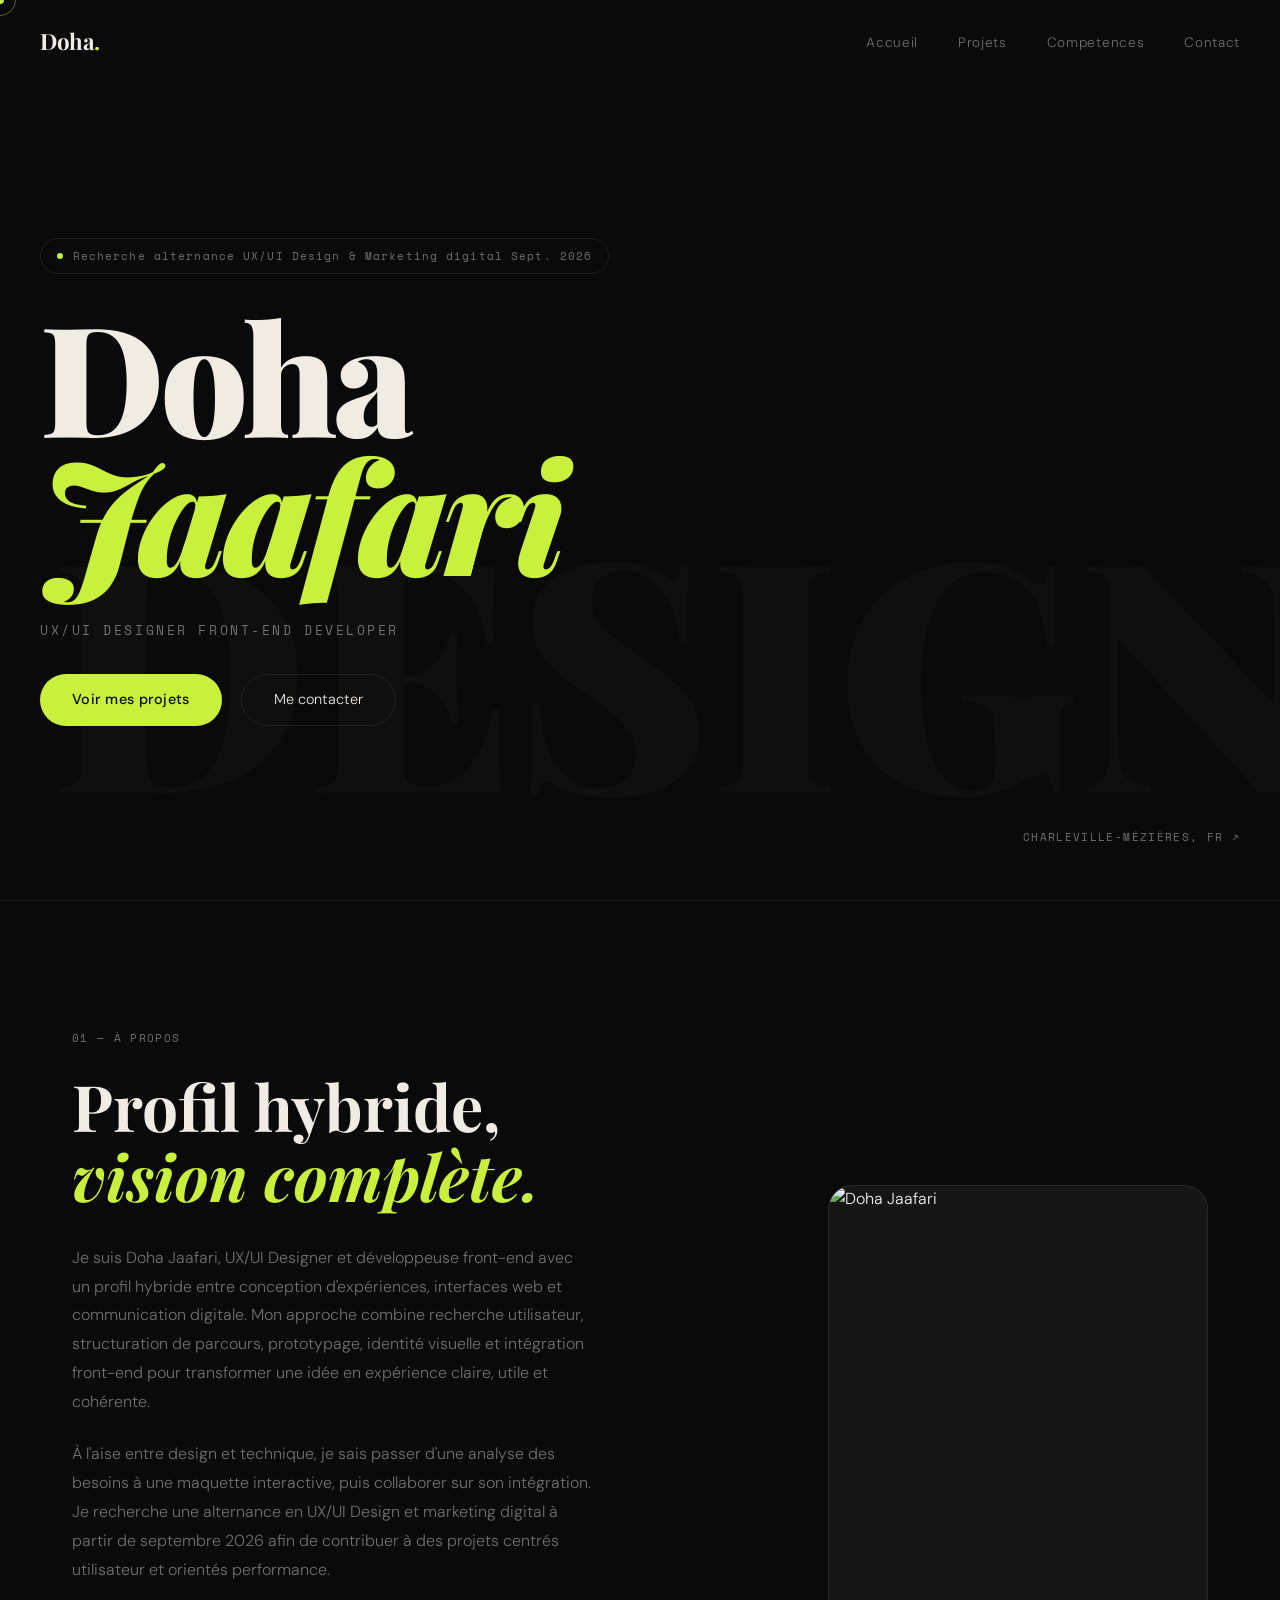
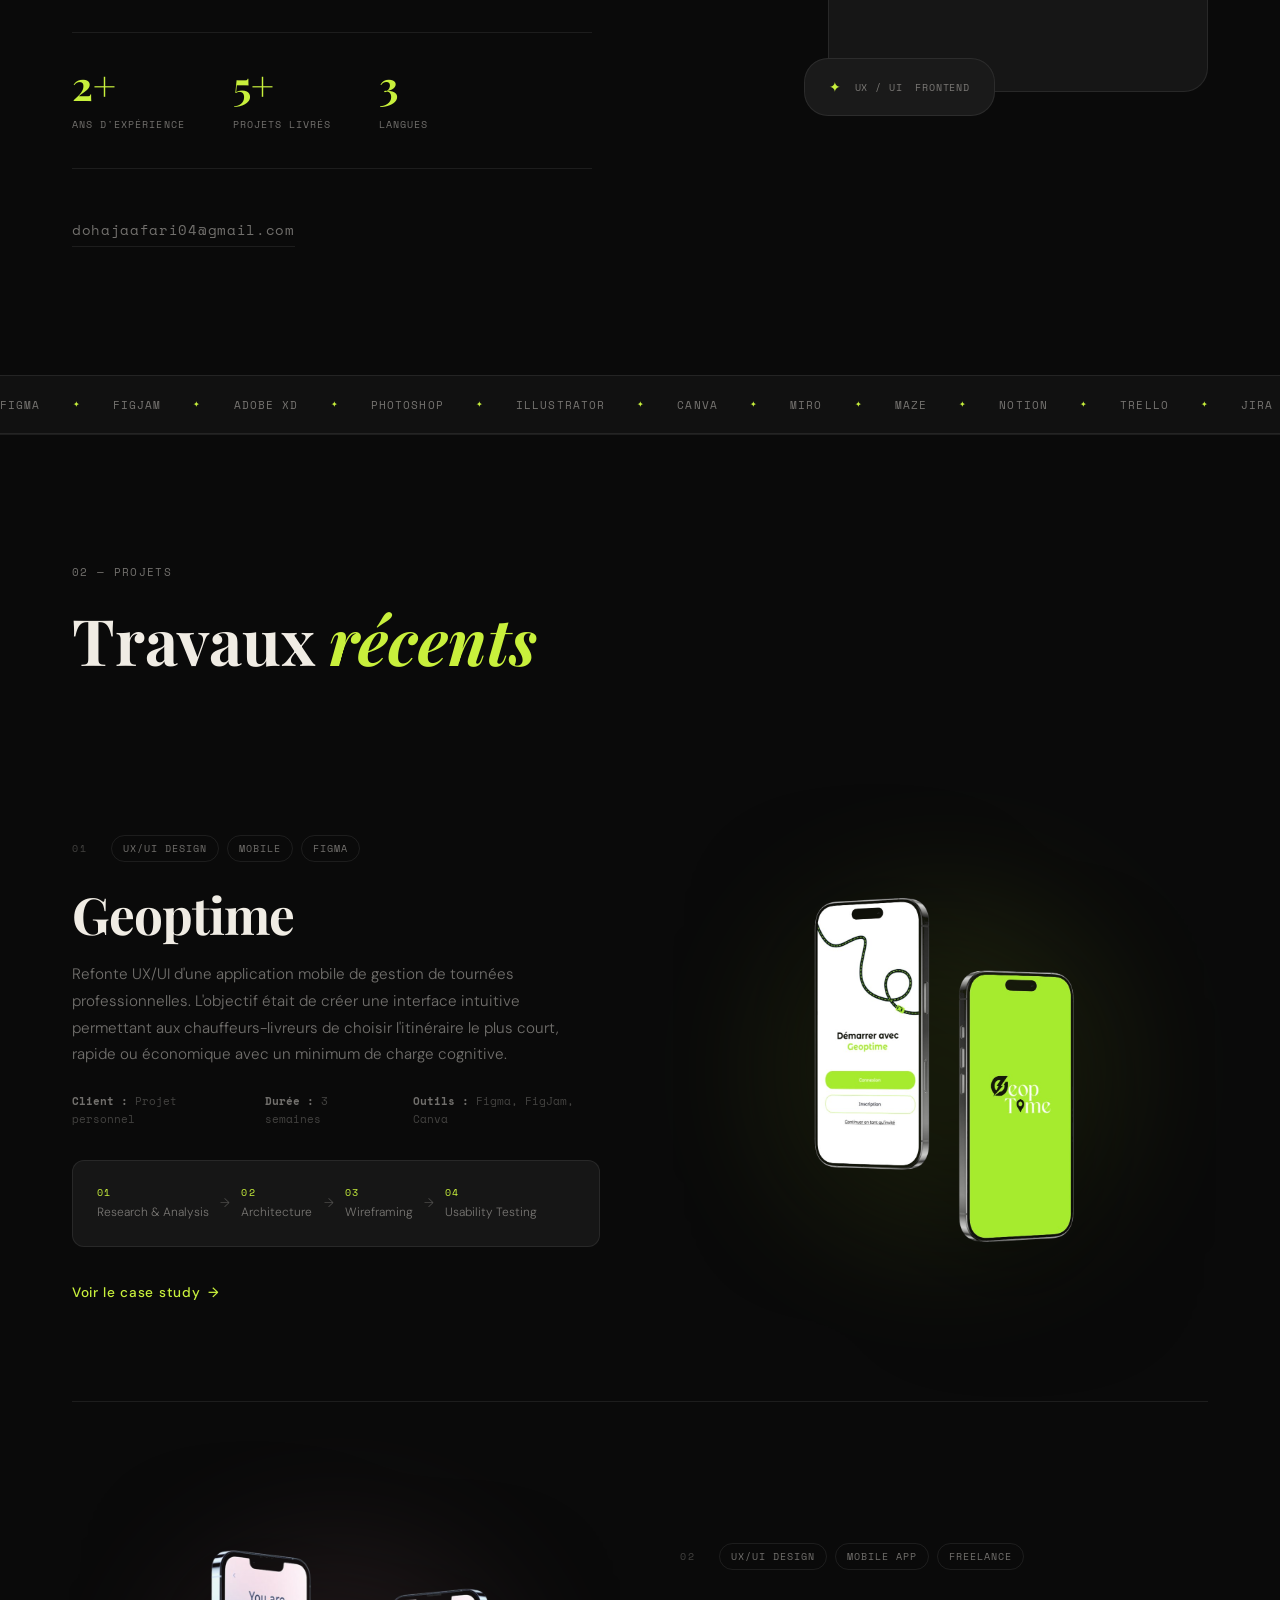
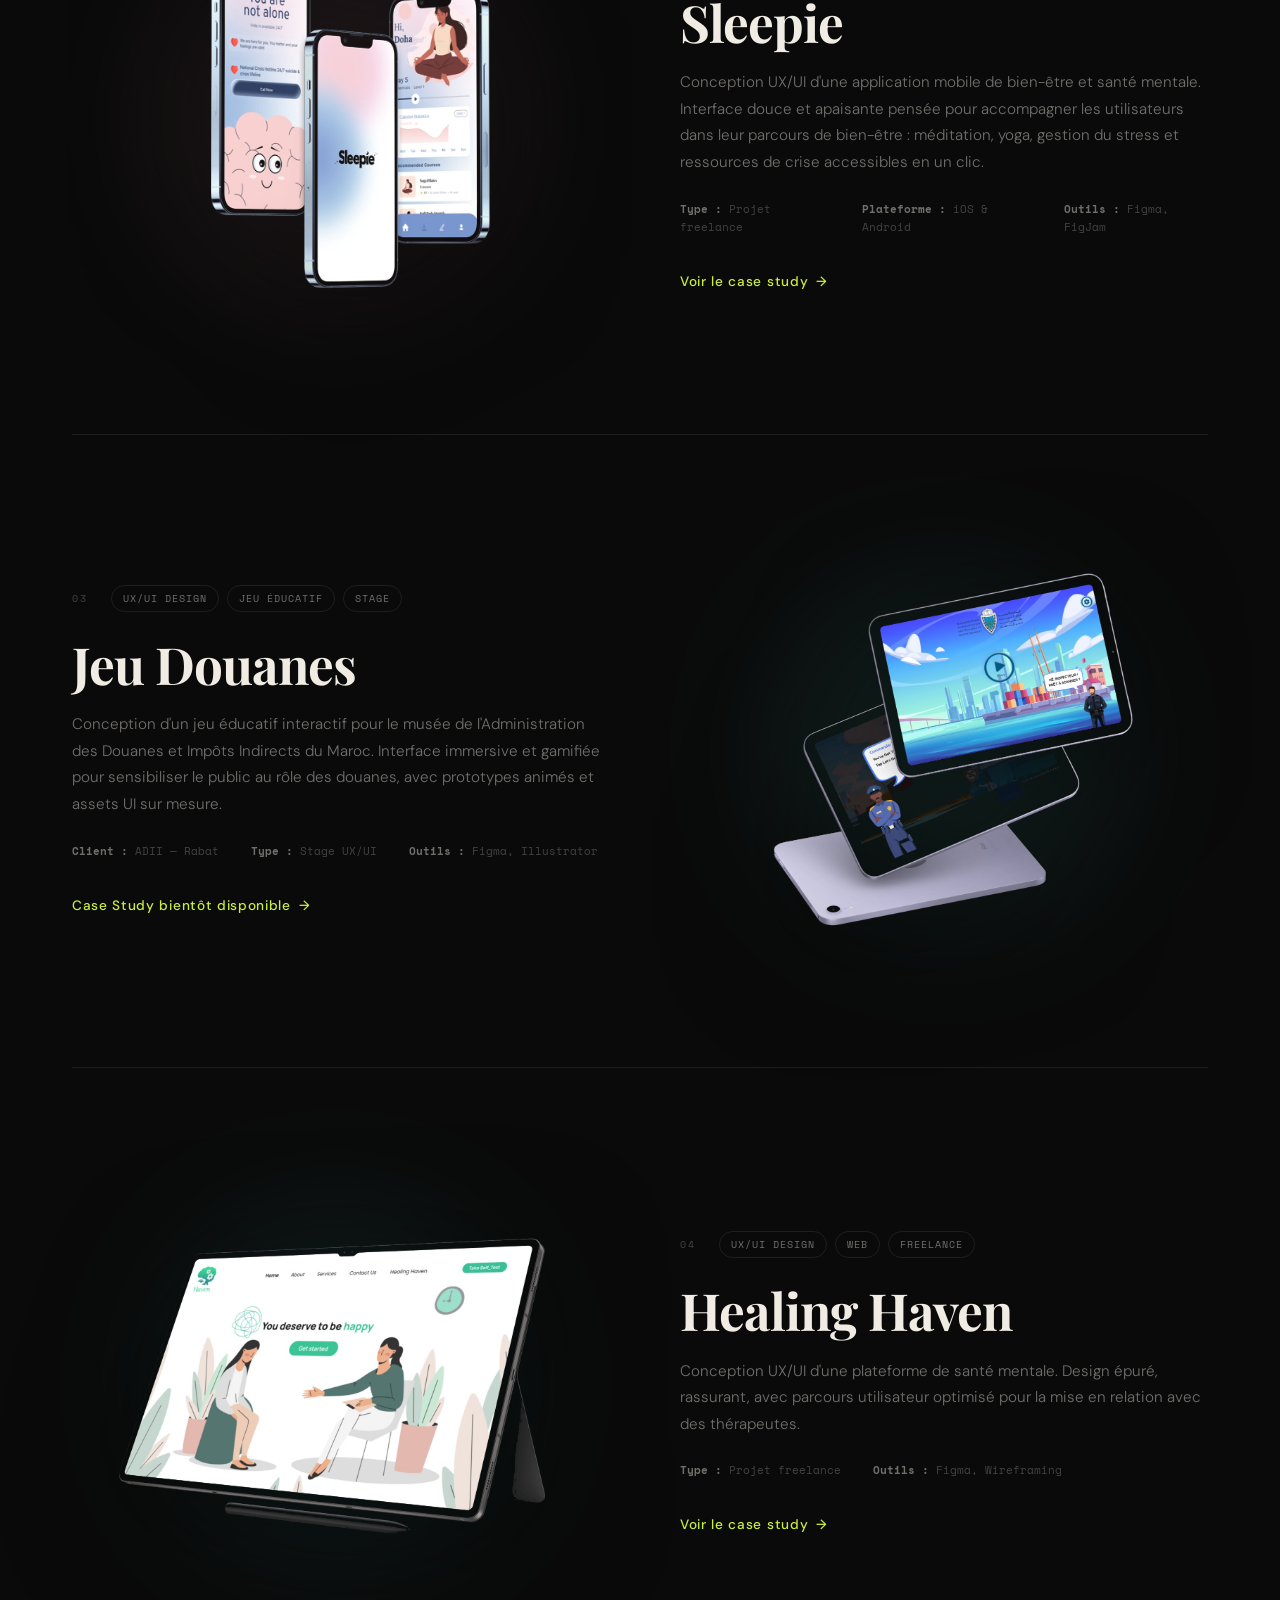
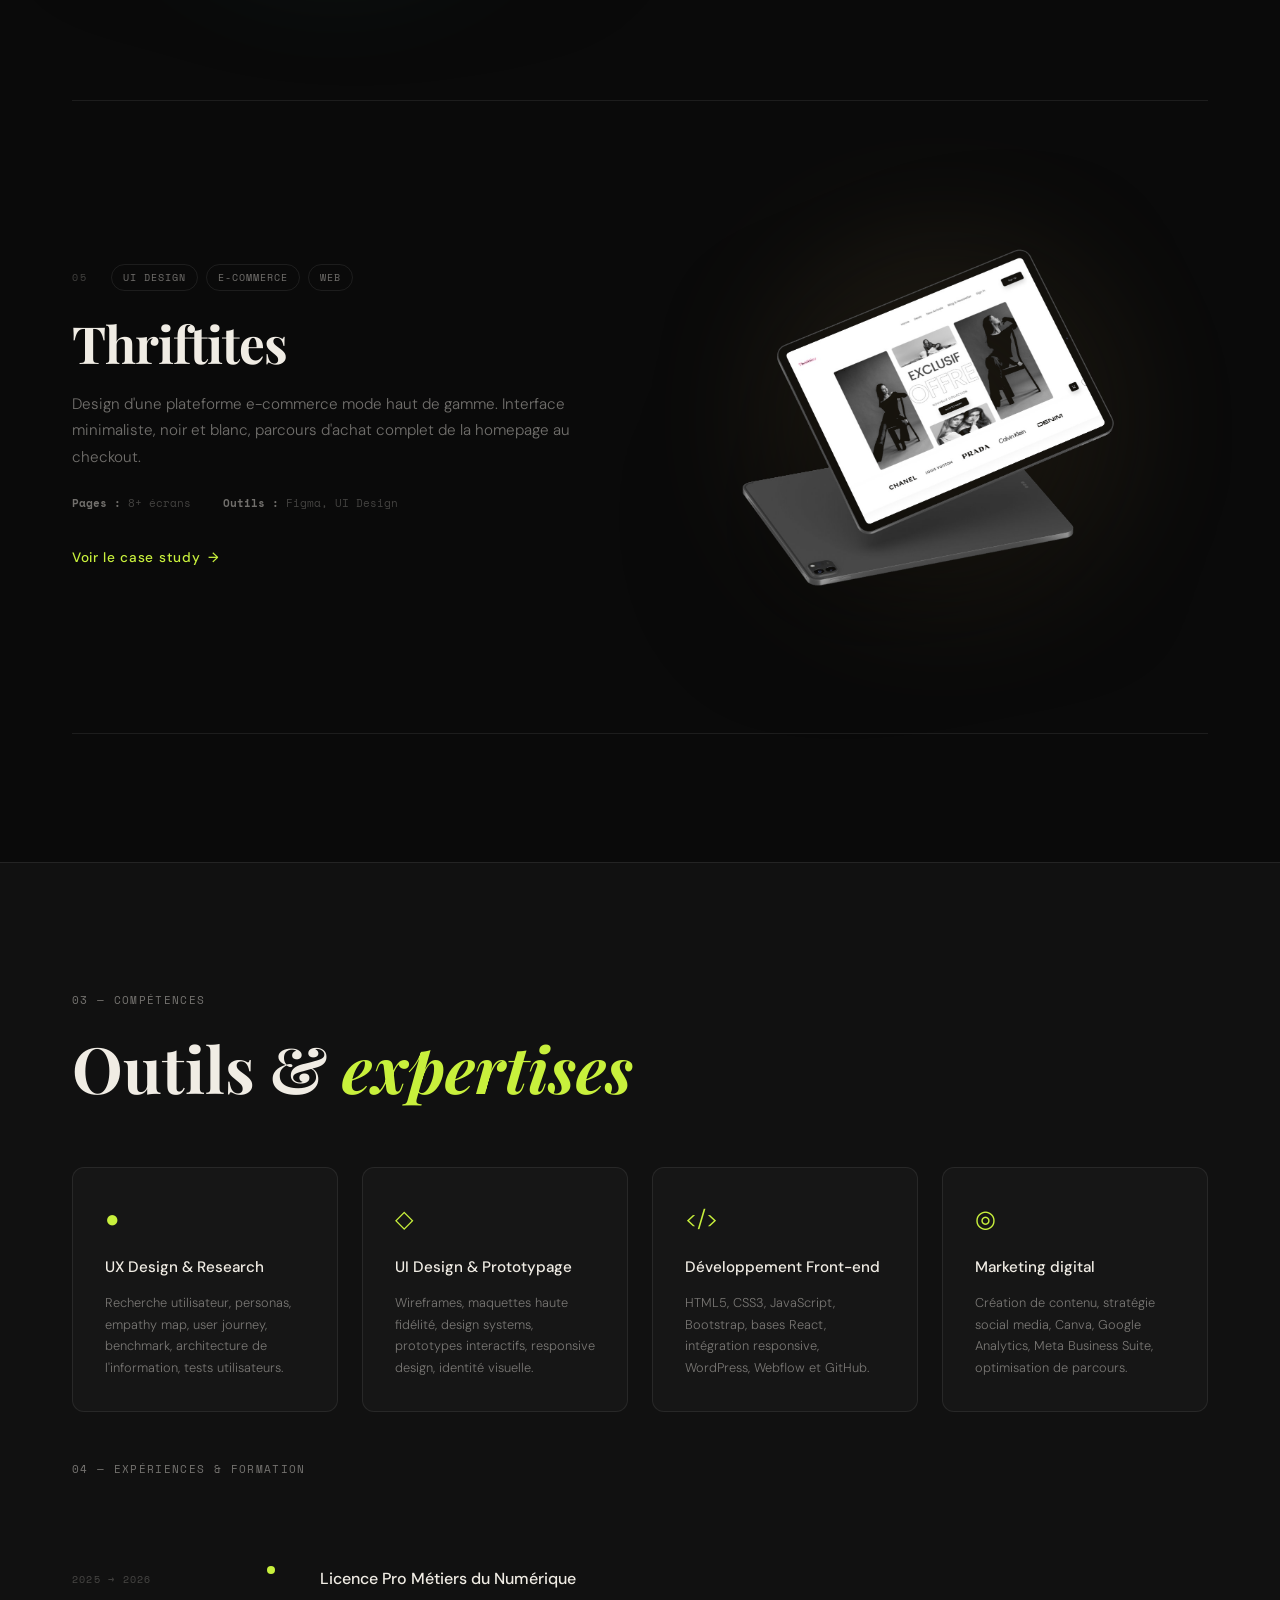
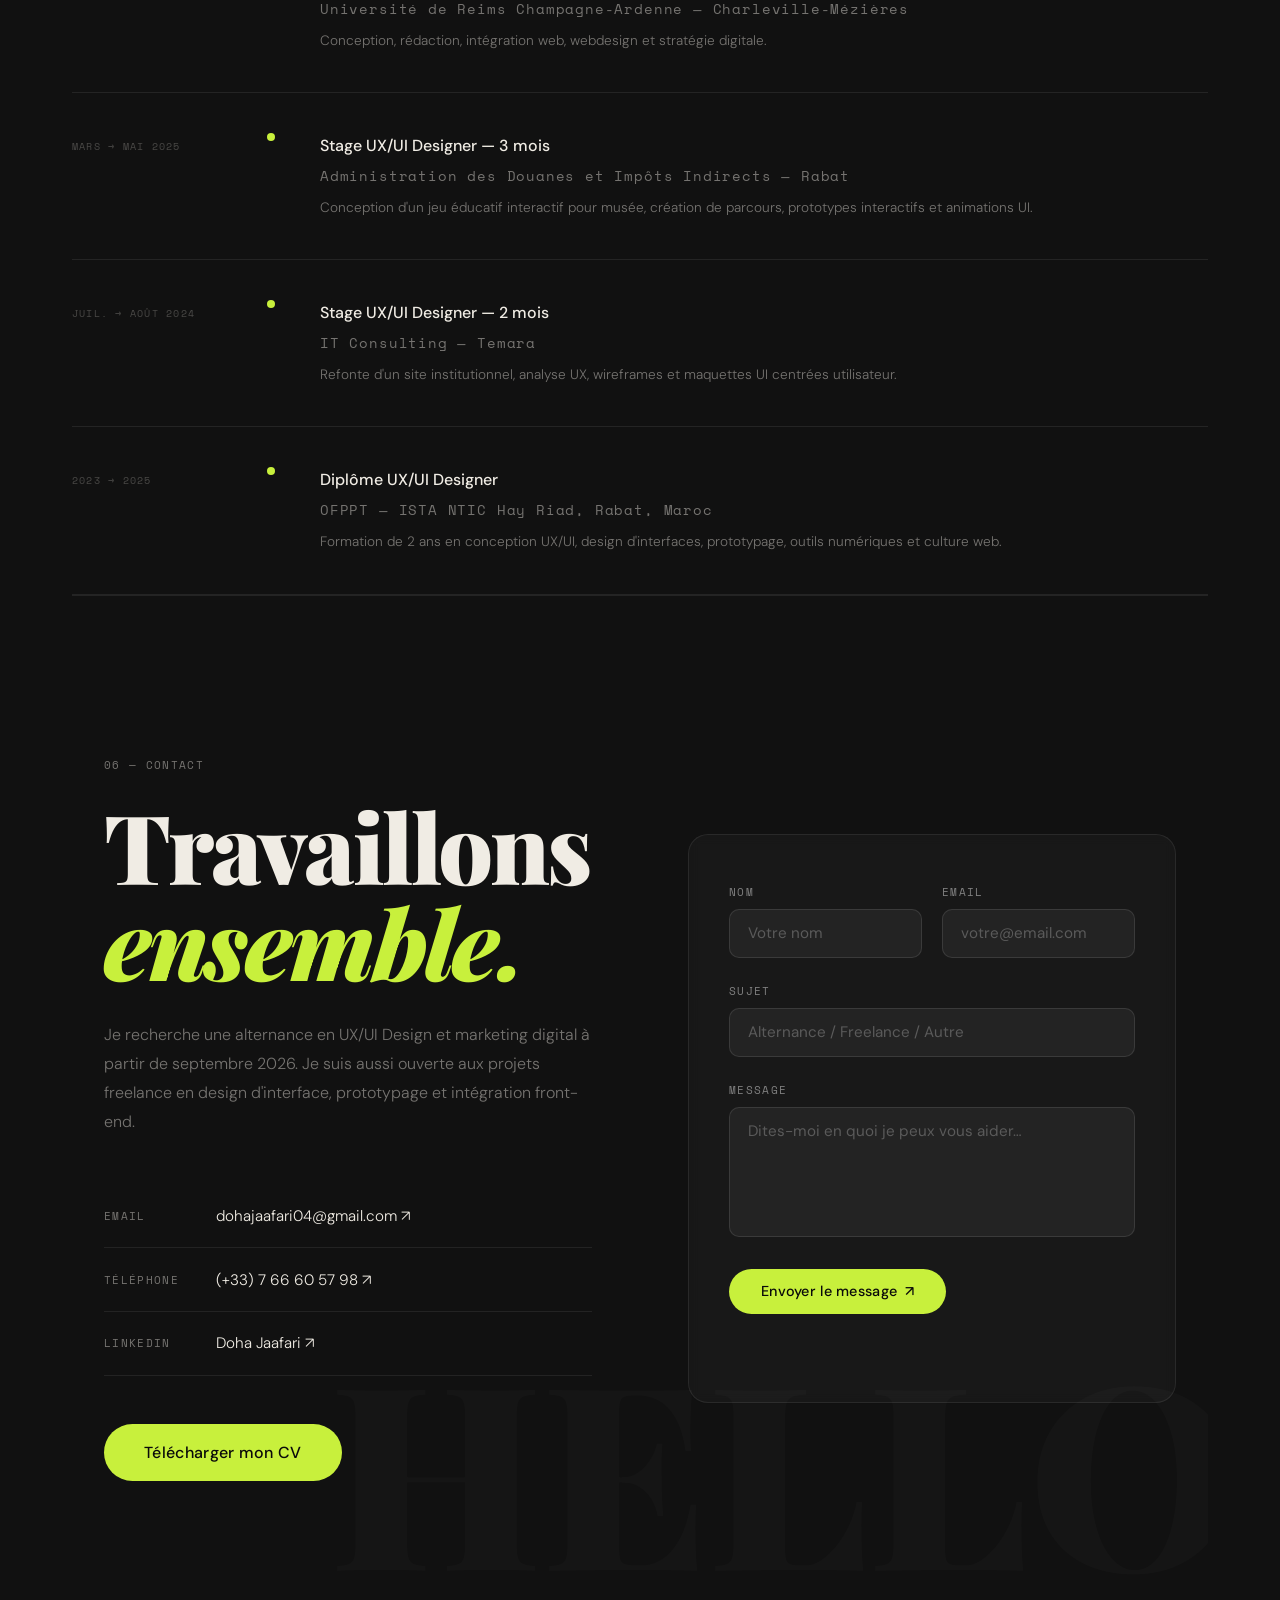
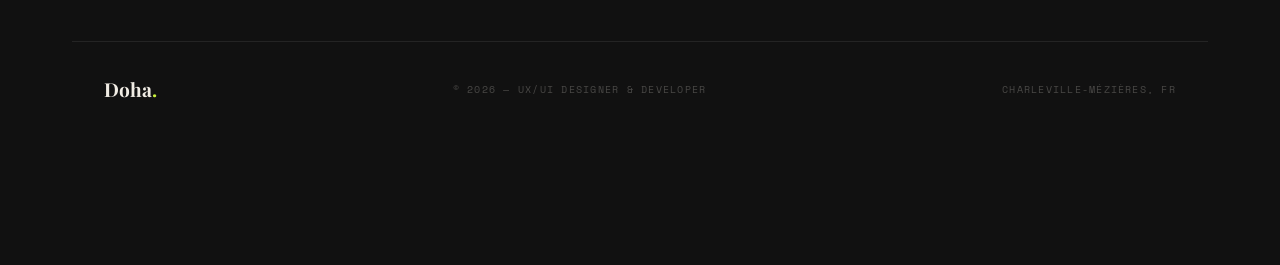
==== commit 7cf43fd0: "mon portfolio" ====
--- a/index.html
+++ b/index.html
@@ -1,284 +1,594 @@
-<!DOCTYPE html>
-<html lang="en" translate="no">
-
+﻿<!DOCTYPE html>
+<html lang="fr">
 <head>
-  <meta charset="UTF-8">
-  <meta name="google" content="notranslate">
-  <meta name="viewport" content="width=device-width, initial-scale=1.0">
-
-  <!-- SEO : titre, description, auteur, mots-clés -->
-  <title>Doha Jaafari – UI/UX Designer Portfolio</title>
-  <meta name="description" content="Portfolio de Doha Jaafari, UI/UX Designer spécialisée en recherche utilisateur, wireframing et prototypage. Découvrez mes projets et mon parcours.">
-  <meta name="author" content="Doha Jaafari">
-  <meta name="keywords" content="UI/UX Designer, Portfolio, Figma, Recherche utilisateur, Wireframing, Prototypage, Design, Doha Jaafari">
-  <meta name="robots" content="index, follow">
-  <link rel="canonical" href="https://dohajaafari04-sys.github.io/dohajaafari04.github.io/">
-
-  <!-- Open Graph (Facebook / LinkedIn) -->
-  <meta property="og:url" content="https://dohajaafari04-sys.github.io/dohajaafari04.github.io/">
-  <meta property="og:type" content="website">
-  <meta property="og:title" content="Doha Jaafari – UI/UX Designer Portfolio">
-  <meta property="og:description" content="Portfolio de Doha Jaafari, UI/UX Designer spécialisée en recherche utilisateur, wireframing et prototypage.">
-  <meta property="og:image" content="https://dohajaafari04-sys.github.io/dohajaafari04.github.io/assets/heroImage.png">
-  <meta property="og:image:alt" content="Aperçu du portfolio de Doha Jaafari">
-  <meta property="og:locale" content="fr_FR">
-  <meta property="og:site_name" content="Doha Jaafari Portfolio">
-
-  <!-- Twitter / X Card -->
-  <meta name="twitter:card" content="summary_large_image">
-  <meta name="twitter:site" content="@dohajaafari">
-  <meta name="twitter:creator" content="@dohajaafari">
-  <meta name="twitter:url" content="https://dohajaafari04-sys.github.io/dohajaafari04.github.io/">
-  <meta name="twitter:title" content="Doha Jaafari – UI/UX Designer Portfolio">
-  <meta name="twitter:description" content="Portfolio de Doha Jaafari, UI/UX Designer spécialisée en recherche utilisateur, wireframing et prototypage.">
-  <meta name="twitter:image" content="https://dohajaafari04-sys.github.io/dohajaafari04.github.io/assets/heroImage.png">
-
-  <!-- Favicon pour tous les appareils -->
-  <link rel="icon" type="image/x-icon" href="assets/favicon.ico">
-  <link rel="icon" type="image/png" sizes="32x32" href="assets/favicon-32x32.png">
-  <link rel="icon" type="image/png" sizes="16x16" href="assets/favicon-16x16.png">
-  <link rel="apple-touch-icon" href="assets/icon-192.png">
-
-  <!-- PWA : Manifest + theme -->
-  <link rel="manifest" href="manifest.json">
-  <meta name="theme-color" content="#000000">
-  <meta name="apple-mobile-web-app-capable" content="yes">
-  <meta name="apple-mobile-web-app-title" content="Doha Portfolio">
-
-  <!-- CSS -->
-  <link rel="stylesheet" href="style.css">
-
-  <!-- Analytics : Plausible (respect RGPD, sans cookies) -->
-  <script defer data-domain="dohajaafari04-sys.github.io" src="https://plausible.io/js/script.js"></script>
-
-  <!-- Données structurées JSON-LD -->
-  <script type="application/ld+json">
-  {
-    "@context": "https://schema.org",
-    "@type": "Person",
-    "name": "Doha Jaafari",
-    "jobTitle": "UI/UX Designer",
-    "email": "dohajaafari04@gmail.com",
-    "url": "https://dohajaafari04-sys.github.io/dohajaafari04.github.io/",
-    "description": "UI/UX Designer spécialisée en recherche utilisateur, wireframing et prototypage.",
-    "knowsAbout": ["UI Design", "UX Research", "Figma", "Prototypage", "Wireframing"],
-    "sameAs": ["https://www.linkedin.com/in/dohajaafari", "https://twitter.com/dohajaafari"]
-  }
+  <meta charset="UTF-8" />
+  <meta name="viewport" content="width=device-width, initial-scale=1.0"/>
+  <title>Doha Jaafari UX/UI Designer & Front-end Developer</title>
+  <link rel="stylesheet" href="style.css" />
+  <link rel="preconnect" href="https://fonts.googleapis.com">
+  <link rel="preconnect" href="https://fonts.gstatic.com" crossorigin>
+  <link href="https://fonts.googleapis.com/css2?family=Playfair+Display:ital,wght@0,400;0,700;0,900;1,400&family=DM+Sans:wght@300;400;500&family=Space+Mono:wght@400;700&display=swap" rel="stylesheet">
+</head>
+<body>
+
+  <!-- CUSTOM CURSOR -->
+  <div class="cursor" id="cursor"></div>
+  <div class="cursor-follower" id="cursorFollower"></div>
+
+  <!-- NAV -->
+  <nav class="nav" id="nav">
+    <a href="#" class="nav-logo">Doha<span>.</span></a>
+    <ul class="nav-links">
+      <li><a href="#about">Accueil</a></li>
+      <li><a href="#projects">Projets</a></li>
+      <li><a href="#skills">Competences</a></li>
+      <li><a href="#contact">Contact</a></li>
+    </ul>
+    <button class="nav-toggle" id="navToggle" aria-label="menu">
+      <span></span><span></span>
+    </button>
+  </nav>
+
+  <!-- MOBILE MENU -->
+  <div class="mobile-menu" id="mobileMenu">
+    <a href="#about" class="mobile-link">Accueil</a>
+    <a href="#projects" class="mobile-link">Projets</a>
+    <a href="#skills" class="mobile-link">Competences</a>
+    <a href="#contact" class="mobile-link">Contact</a>
+  </div>
+
+  <!-- HERO -->
+  <section class="hero" id="home">
+    <div class="hero-bg-text" aria-hidden="true">DESIGN</div>
+    <div class="hero-content">
+      <div class="hero-tag">
+        <span class="dot"></span> Recherche alternance UX/UI Design & Marketing digital Sept. 2026
+      </div>
+      <h1 class="hero-title">
+        <span class="line" data-text="Doha">Doha</span>
+        <span class="line italic" data-text="Jaafari">Jaafari</span>
+      </h1>
+      <p class="hero-sub">UX/UI Designer Front-end Developer</p>
+      <div class="hero-cta">
+        <a href="#projects" class="btn-primary">Voir mes projets</a>
+        <a href="#contact" class="btn-ghost">Me contacter</a>
+      </div>
+    </div>
+    
+    <div class="hero-location">
+      <span class="mono">Charleville-Mézières, FR ↗</span>
+    </div>
+  </section>
+
+  <!-- ABOUT -->
+<section class="about" id="about">
+  <div class="container">
+    <div class="about-grid">
+      <div class="about-left reveal">
+        <div class="section-label mono">01 — À PROPOS</div>
+        <h2 class="section-title">Profil hybride,<br><em>vision complète.</em></h2>
+        <p class="about-text">Je suis Doha Jaafari, UX/UI Designer et développeuse front-end avec un profil hybride entre conception d'expériences, interfaces web et communication digitale. Mon approche combine recherche utilisateur, structuration de parcours, prototypage, identité visuelle et intégration front-end pour transformer une idée en expérience claire, utile et cohérente.</p>
+        <p class="about-text">À l'aise entre design et technique, je sais passer d'une analyse des besoins à une maquette interactive, puis collaborer sur son intégration. Je recherche une alternance en UX/UI Design et marketing digital à partir de septembre 2026 afin de contribuer à des projets centrés utilisateur et orientés performance.</p>
+        <div class="about-stats">
+          <div class="stat">
+            <span class="stat-num">2+</span>
+            <span class="stat-label">ans d'expérience</span>
+          </div>
+          <div class="stat">
+            <span class="stat-num">5+</span>
+            <span class="stat-label">projets livrés</span>
+          </div>
+          <div class="stat">
+            <span class="stat-num">3</span>
+            <span class="stat-label">langues</span>
+          </div>
+        </div>
+        <a href="mailto:dohajaafari04@gmail.com" class="btn-outline">dohajaafari04@gmail.com</a>
+      </div>
+      <div class="about-right reveal">
+        <div class="about-img-wrap">
+          <div class="about-img-frame">
+            <img src="..." alt="Doha Jaafari" class="about-photo" />
+          </div>
+          <div class="about-badge">
+            <span class="badge-icon">✦</span>
+            <span>UX / UI</span>
+            <span>Frontend</span>
+          </div>
+        </div>
+      </div>
+    </div>
+  </div>
+</section>
+  <!-- MARQUEE -->
+  <div class="marquee-wrap">
+    <div class="marquee-track">
+      <span>Figma</span><span>&#10022;</span>
+      <span>FigJam</span><span>&#10022;</span>
+      <span>Adobe XD</span><span>&#10022;</span>
+      <span>Photoshop</span><span>&#10022;</span>
+      <span>Illustrator</span><span>&#10022;</span>
+      <span>Canva</span><span>&#10022;</span>
+      <span>Miro</span><span>&#10022;</span>
+      <span>Maze</span><span>&#10022;</span>
+      <span>Notion</span><span>&#10022;</span>
+      <span>Trello</span><span>&#10022;</span>
+      <span>Jira</span><span>&#10022;</span>
+      <span>Webflow</span><span>&#10022;</span>
+      <span>Framer</span><span>&#10022;</span>
+      <span>WordPress</span><span>&#10022;</span>
+      <span>VS Code</span><span>&#10022;</span>
+      <span>GitHub</span><span>&#10022;</span>
+      <span>HTML5</span><span>&#10022;</span>
+      <span>CSS3</span><span>&#10022;</span>
+      <span>JavaScript</span><span>&#10022;</span>
+      <span>Bootstrap</span><span>&#10022;</span>
+      <span>React</span><span>&#10022;</span>
+      <span>Google Analytics</span><span>&#10022;</span>
+      <span>Meta Business Suite</span><span>&#10022;</span>
+      <span>Figma</span><span>&#10022;</span>
+      <span>FigJam</span><span>&#10022;</span>
+      <span>Adobe XD</span><span>&#10022;</span>
+      <span>Photoshop</span><span>&#10022;</span>
+      <span>Illustrator</span><span>&#10022;</span>
+      <span>Canva</span><span>&#10022;</span>
+      <span>Miro</span><span>&#10022;</span>
+      <span>Maze</span><span>&#10022;</span>
+      <span>Notion</span><span>&#10022;</span>
+      <span>Trello</span><span>&#10022;</span>
+      <span>Jira</span><span>&#10022;</span>
+      <span>Webflow</span><span>&#10022;</span>
+      <span>Framer</span><span>&#10022;</span>
+      <span>WordPress</span><span>&#10022;</span>
+      <span>VS Code</span><span>&#10022;</span>
+      <span>GitHub</span><span>&#10022;</span>
+      <span>HTML5</span><span>&#10022;</span>
+      <span>CSS3</span><span>&#10022;</span>
+      <span>JavaScript</span><span>&#10022;</span>
+      <span>Bootstrap</span><span>&#10022;</span>
+      <span>React</span><span>&#10022;</span>
+      <span>Google Analytics</span><span>&#10022;</span>
+      <span>Meta Business Suite</span><span>&#10022;</span>
+    </div>
+  </div>
+
+  <!-- PROJECTS -->
+  <section class="projects" id="projects">
+    <div class="container">
+      <div class="section-header reveal">
+        <div class="section-label mono">02 &mdash; PROJETS</div>
+        <h2 class="section-title">Travaux <em>récents</em></h2>
+      </div>
+
+      <div class="projects-list">
+
+        <!-- Project 1: Geoptime -->
+        <article class="project-item reveal" data-index="01">
+          <div class="project-info">
+            <div class="project-meta">
+              <span class="mono project-num">01</span>
+              <div class="project-tags">
+                <span class="tag">UX/UI Design</span>
+                <span class="tag">Mobile</span>
+                <span class="tag">Figma</span>
+              </div>
+            </div>
+            <h3 class="project-title">Geoptime</h3>
+            <p class="project-desc">Refonte UX/UI d'une application mobile de gestion de tournées professionnelles. L'objectif était de créer une interface intuitive permettant aux chauffeurs-livreurs de choisir l'itinéraire le plus court, rapide ou économique avec un minimum de charge cognitive.</p></p>
+            <div class="project-details">
+  <span><strong>Client :</strong> Projet personnel</span>
+  <span><strong>Durée :</strong> 3 semaines</span>
+  <span><strong>Outils :</strong> Figma, FigJam, Canva</span>
+</div>
+            <div class="project-process reveal">
+              <div class="process-steps">
+                <div class="process-step">
+                  <span class="step-num mono">01</span>
+                  <span class="step-label">Research &amp; Analysis</span>
+                </div>
+                <div class="process-arrow">&rarr;</div>
+                <div class="process-step">
+                  <span class="step-num mono">02</span>
+                  <span class="step-label">Architecture</span>
+                </div>
+                <div class="process-arrow">&rarr;</div>
+                <div class="process-step">
+                  <span class="step-num mono">03</span>
+                  <span class="step-label">Wireframing</span>
+                </div>
+                <div class="process-arrow">&rarr;</div>
+                <div class="process-step">
+                  <span class="step-num mono">04</span>
+                  <span class="step-label">Usability Testing</span>
+                </div>
+              </div>
+            </div>
+            <a href="Geoptime.html" class="project-link">Voir le case study <span>&rarr;</span></a>
+          </div>
+          <div class="project-visual mockup-visual">
+            <div class="visual-glow green"></div>
+            <img src="[data-uri]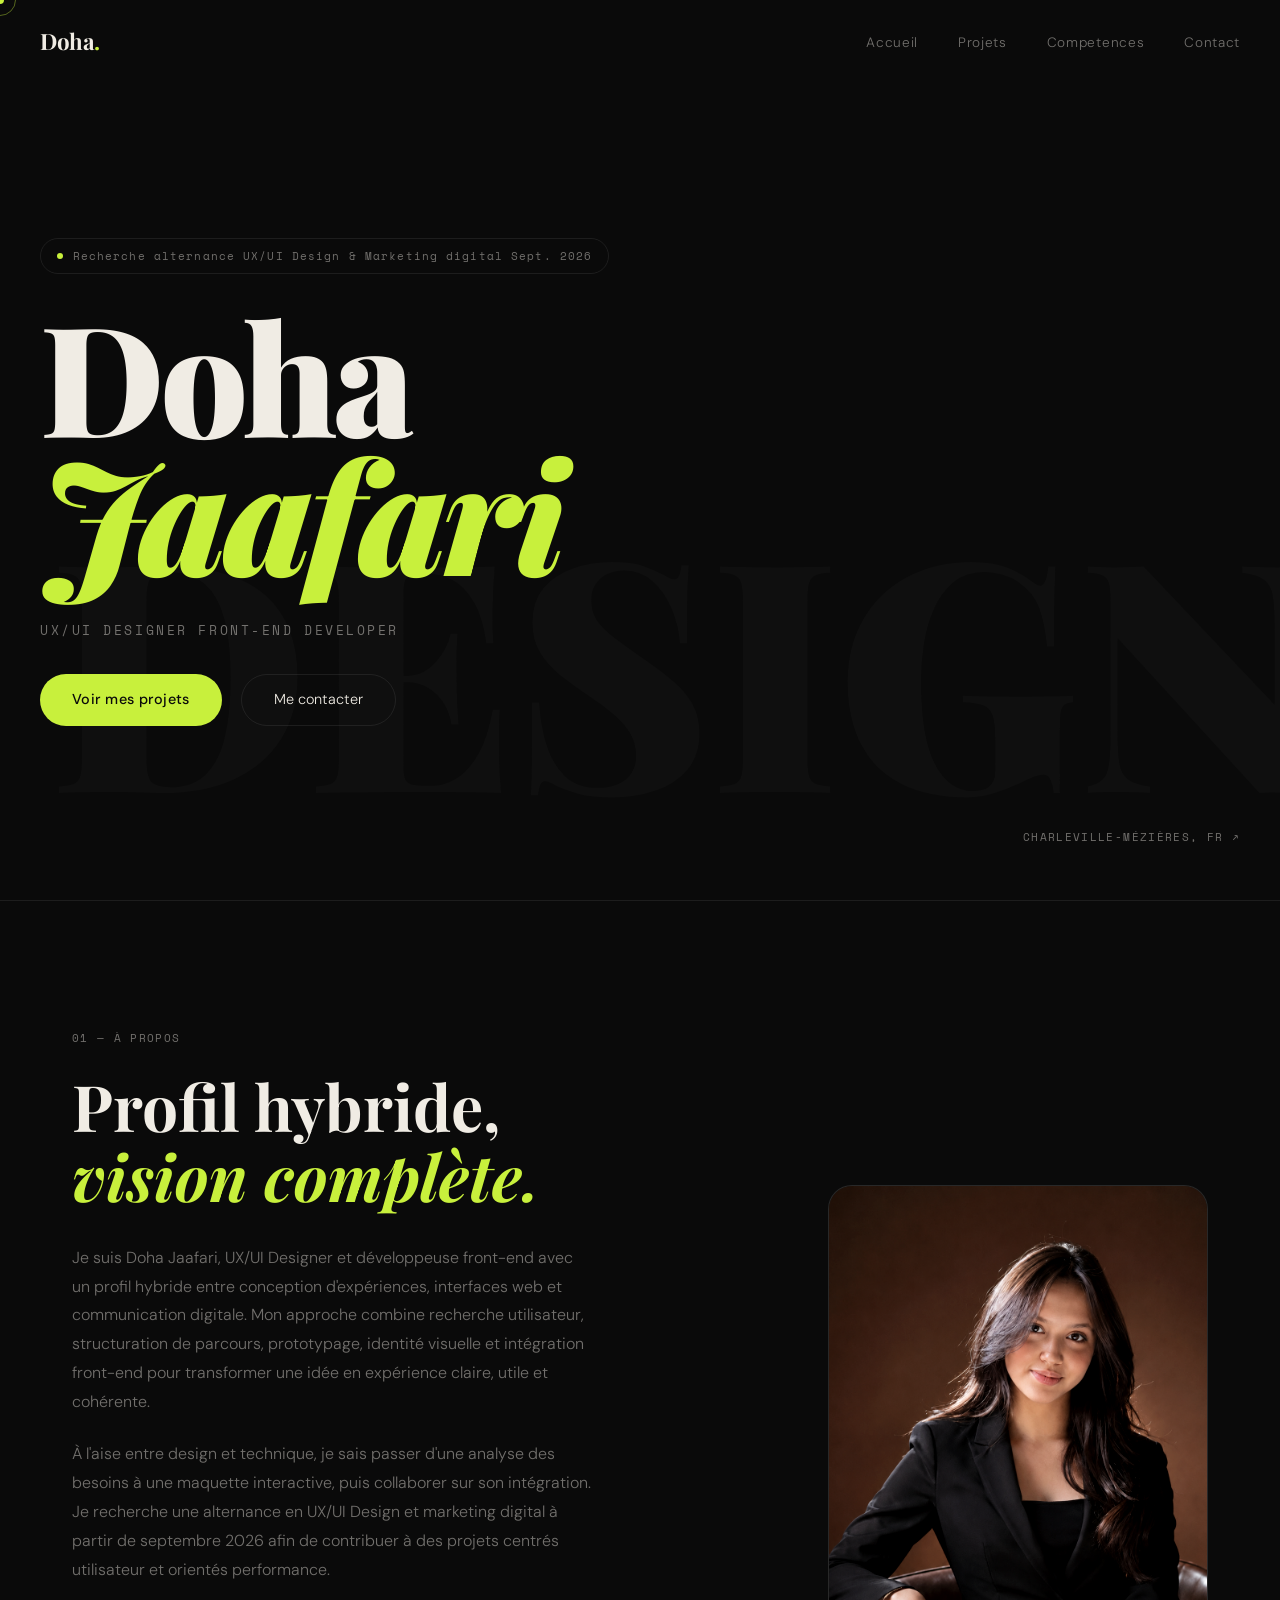
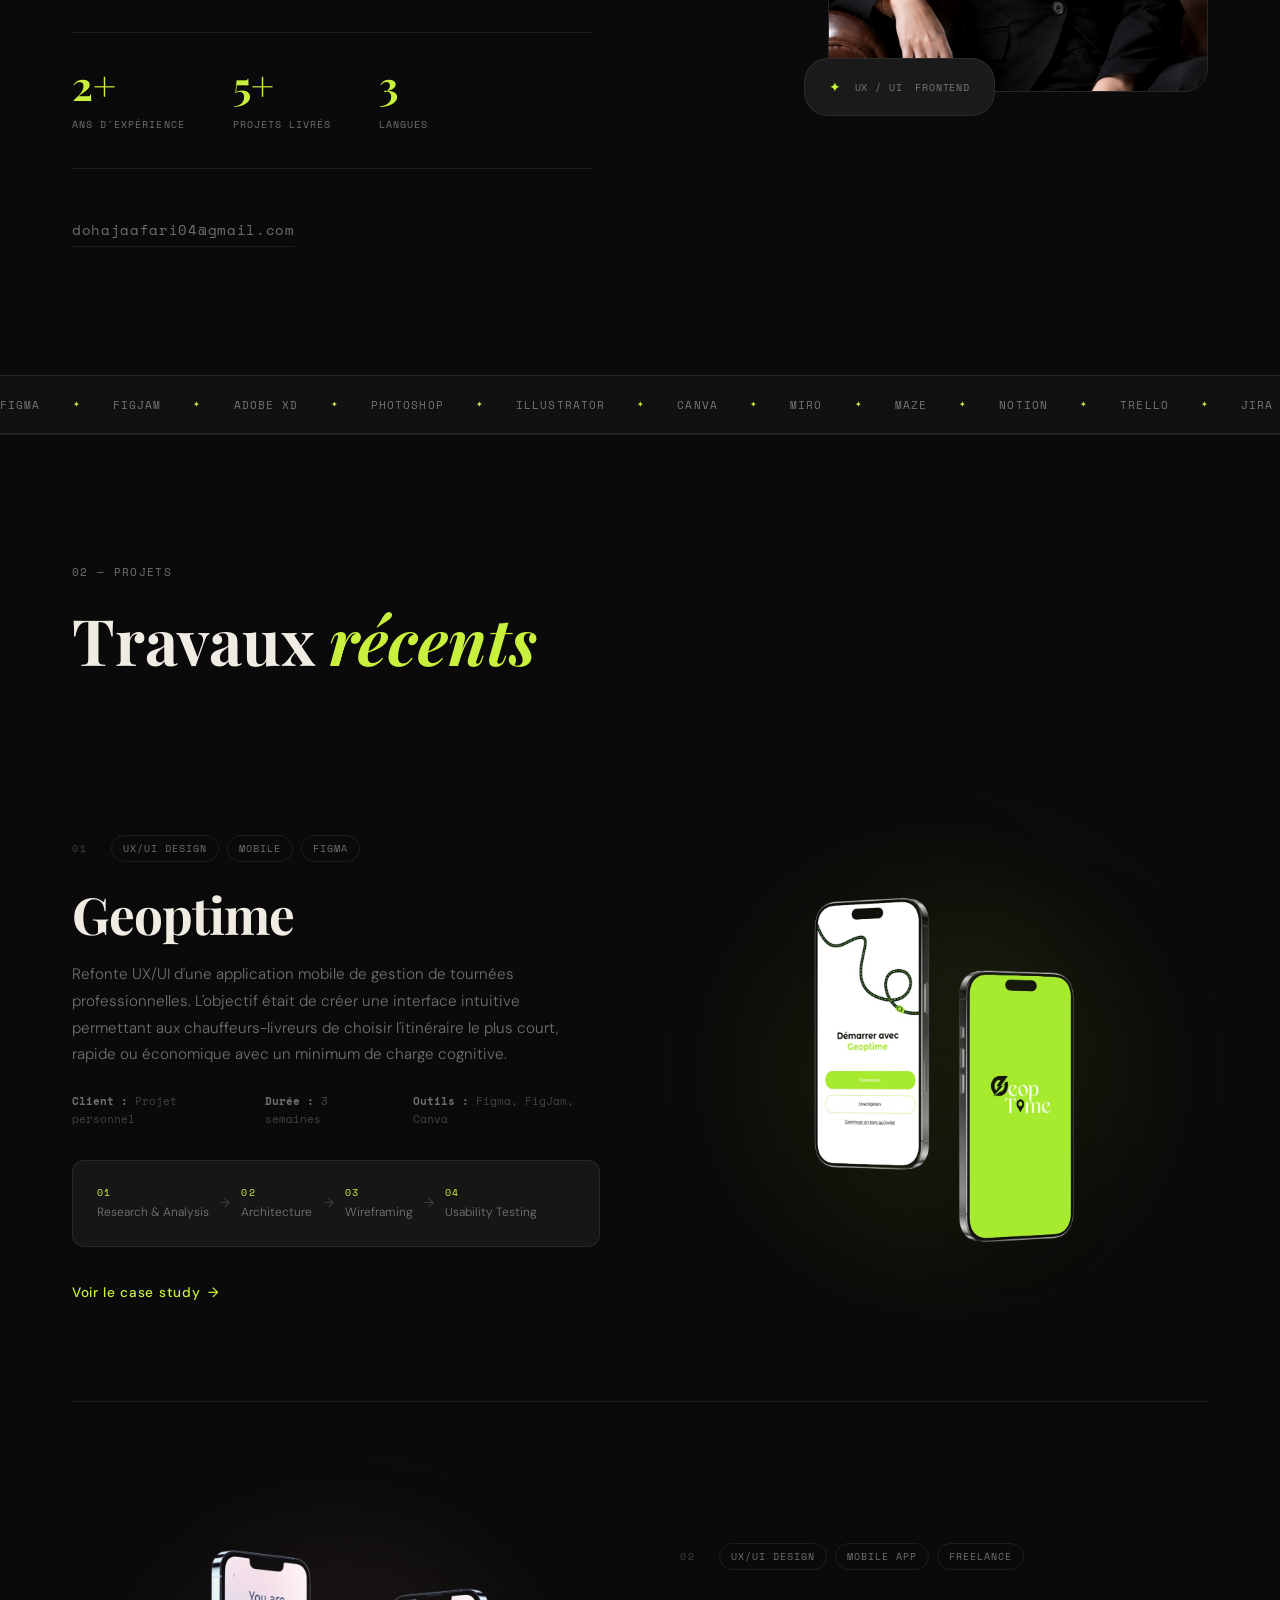
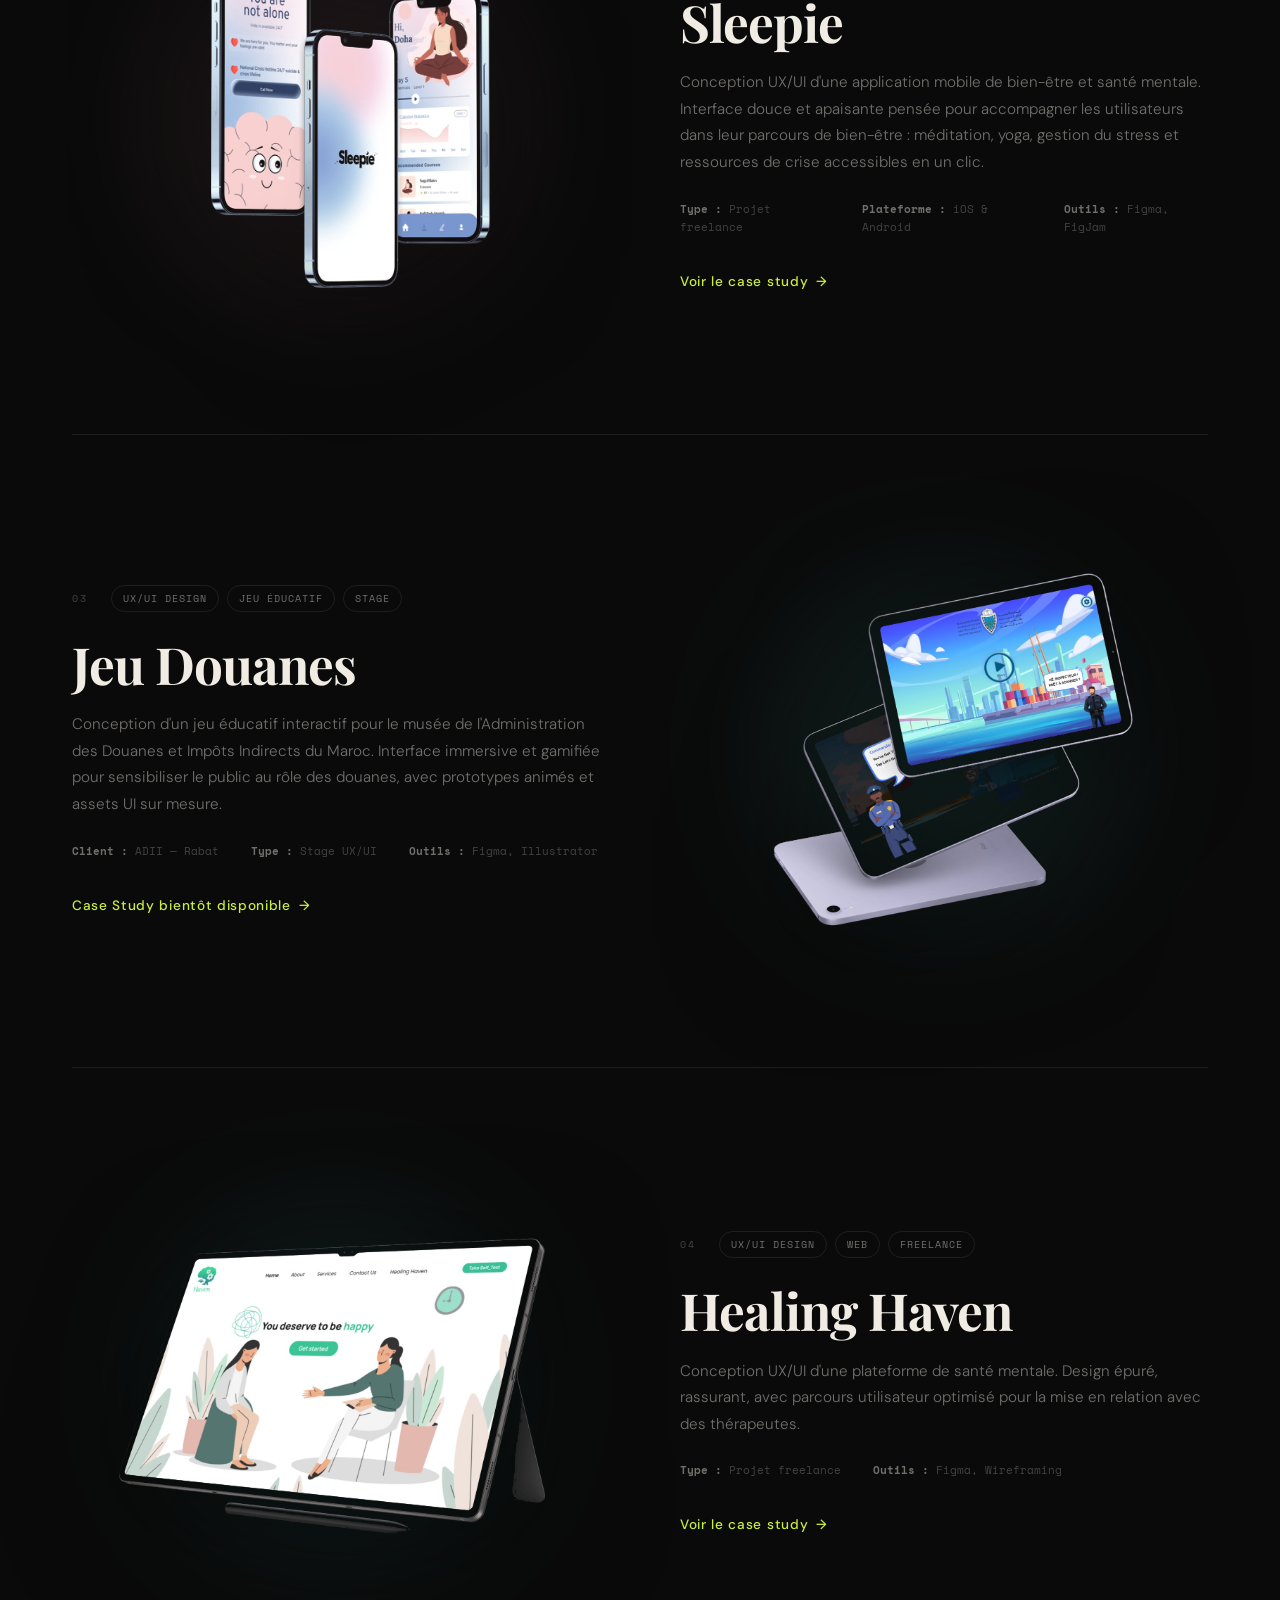
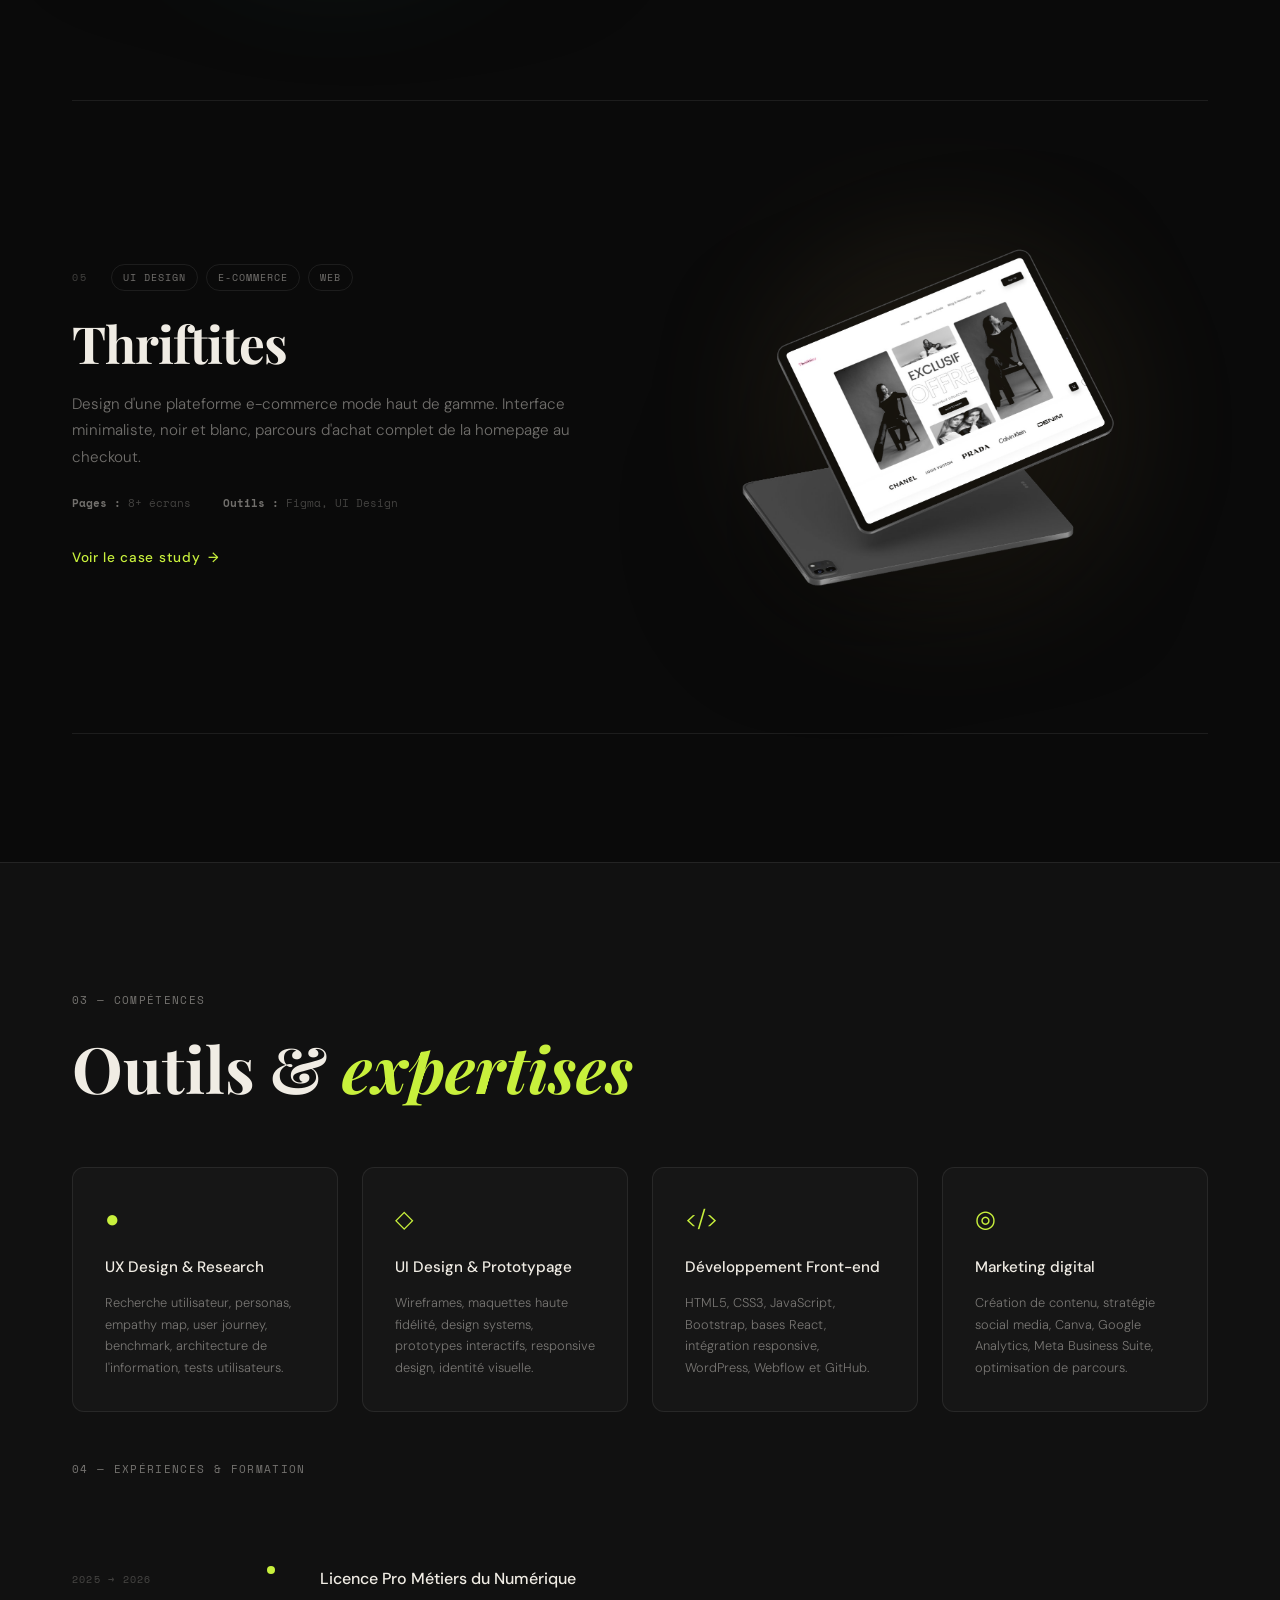
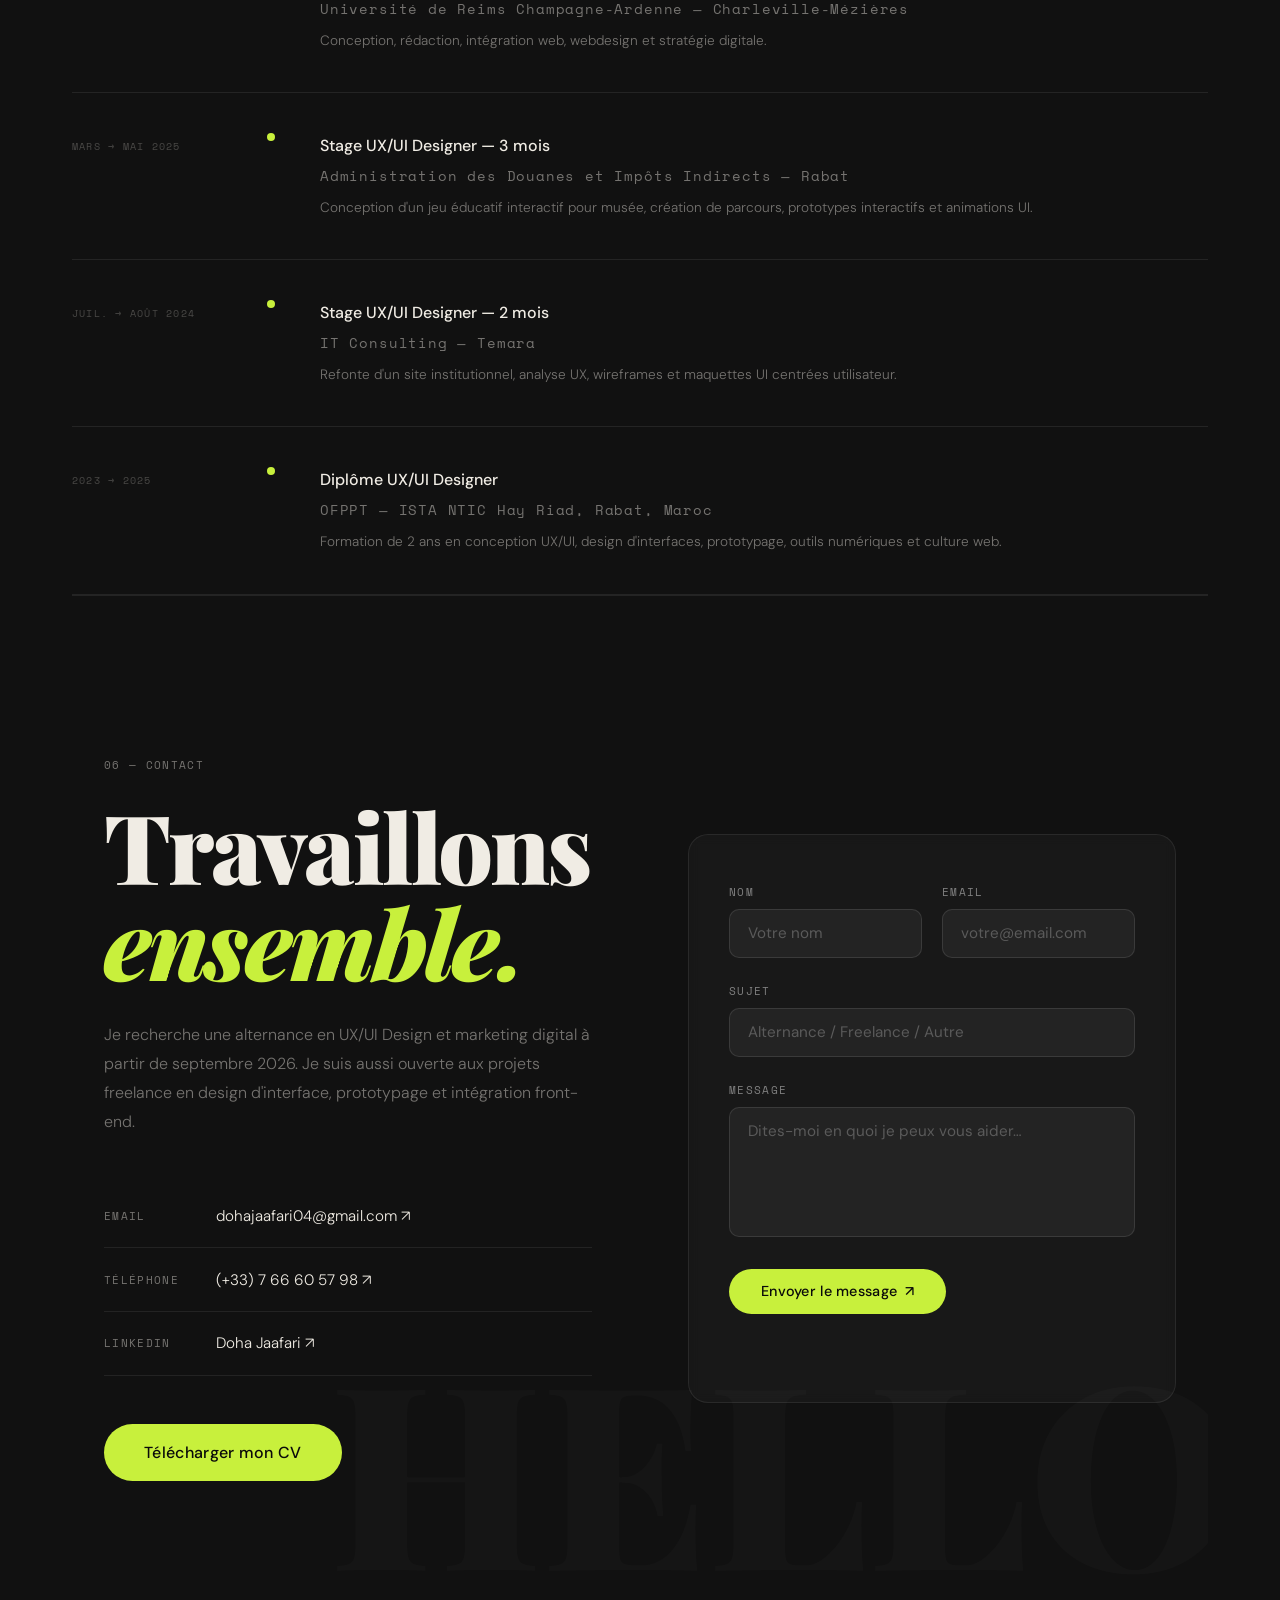
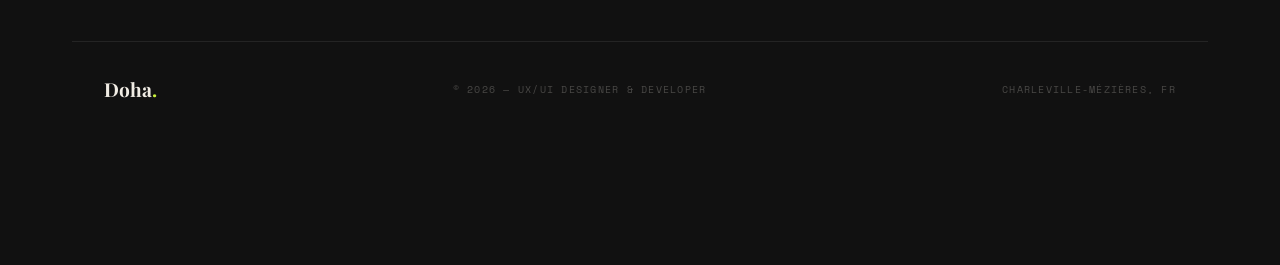
==== commit d17a2b8c: "ajout photo profil" ====
--- a/index.html
+++ b/index.html
@@ -88,7 +88,7 @@
       <div class="about-right reveal">
         <div class="about-img-wrap">
           <div class="about-img-frame">
-            <img src="..." alt="Doha Jaafari" class="about-photo" />
+            <img src="profile.png" alt="Doha Jaafari" class="about-photo" />
           </div>
           <div class="about-badge">
             <span class="badge-icon">✦</span>
